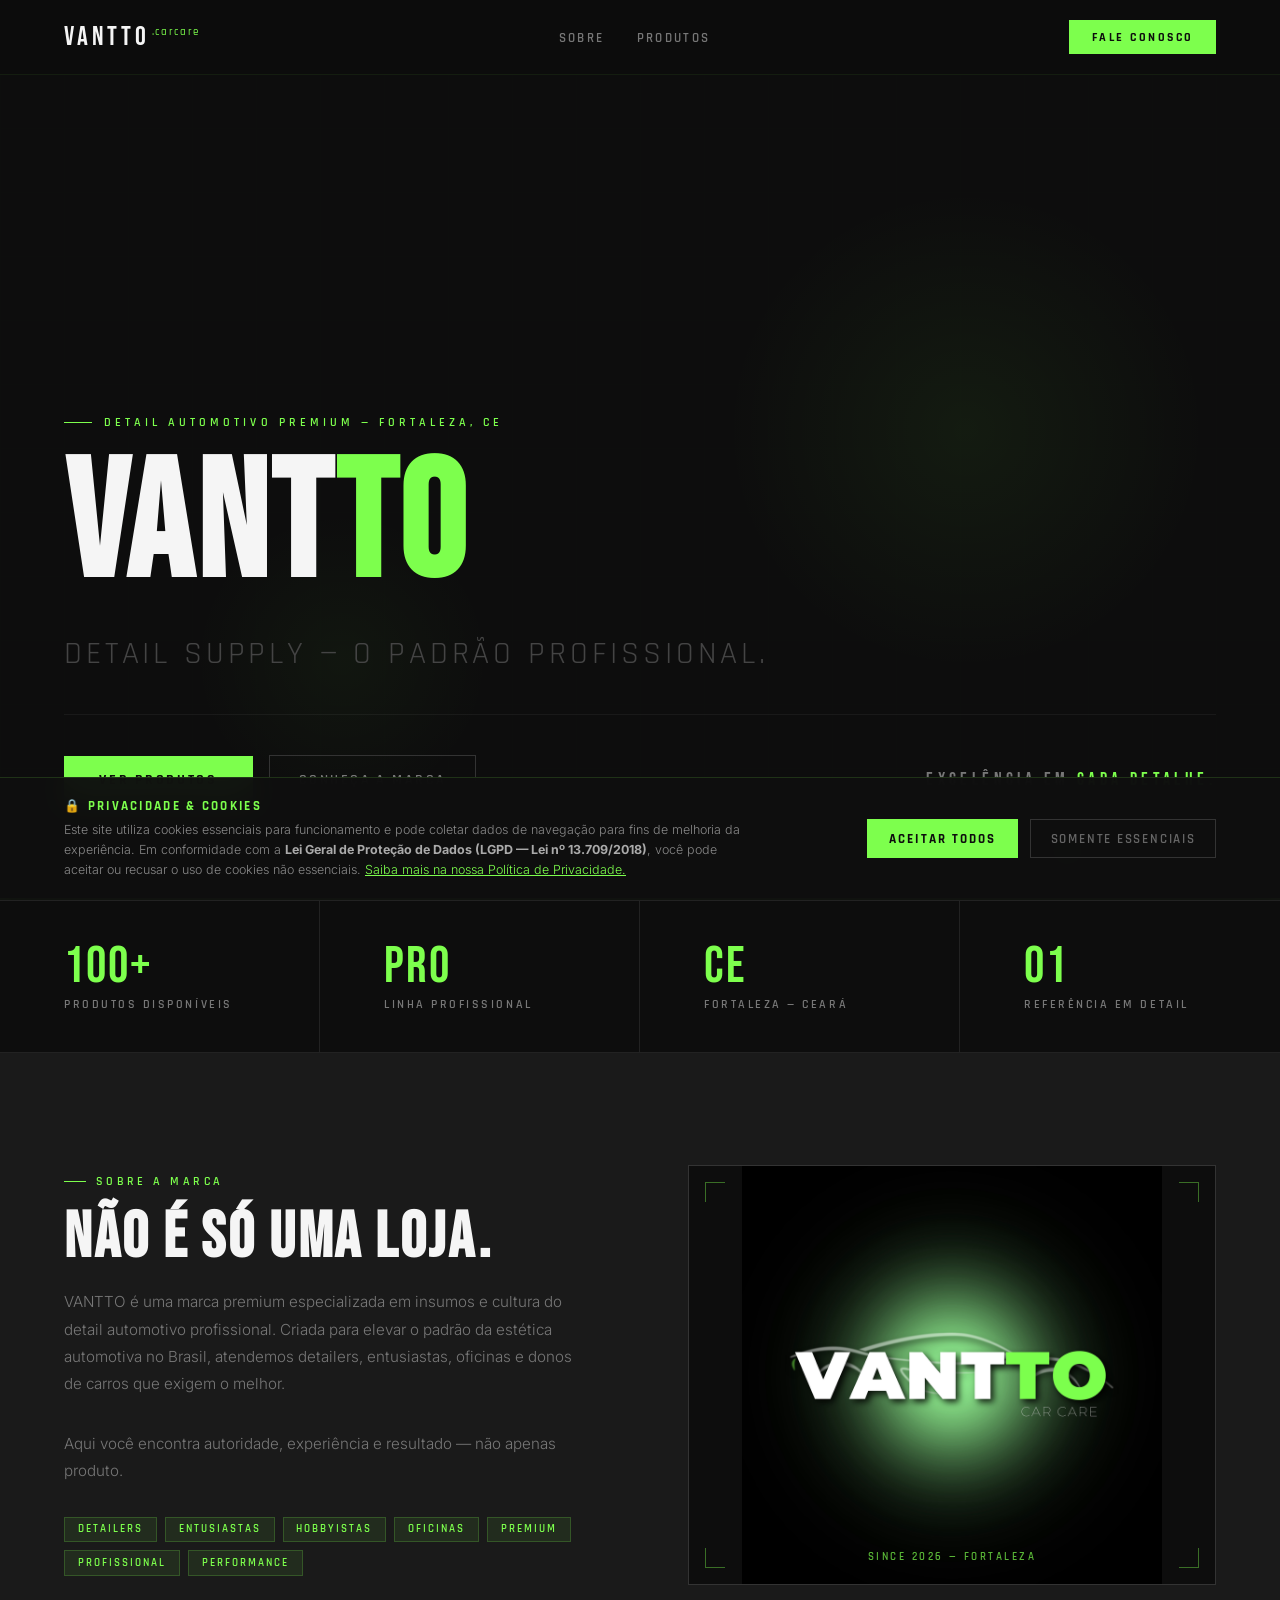
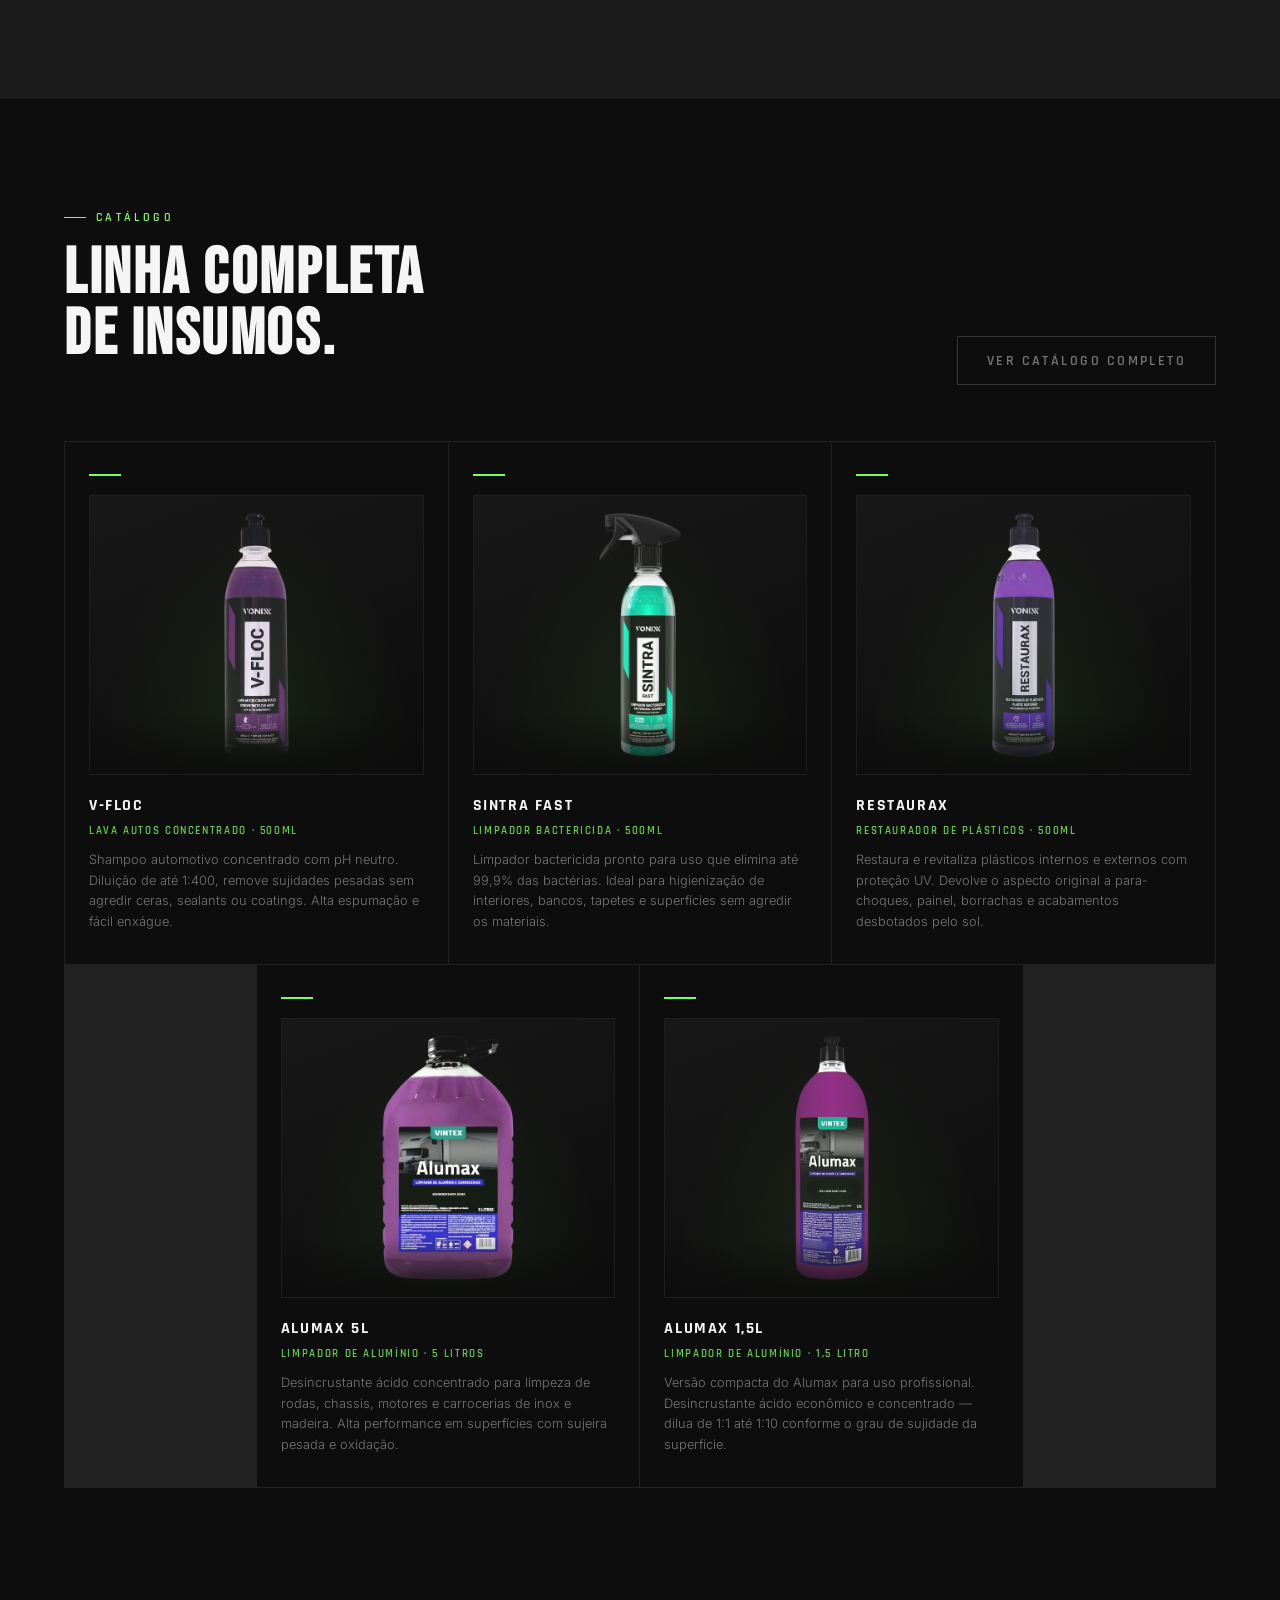
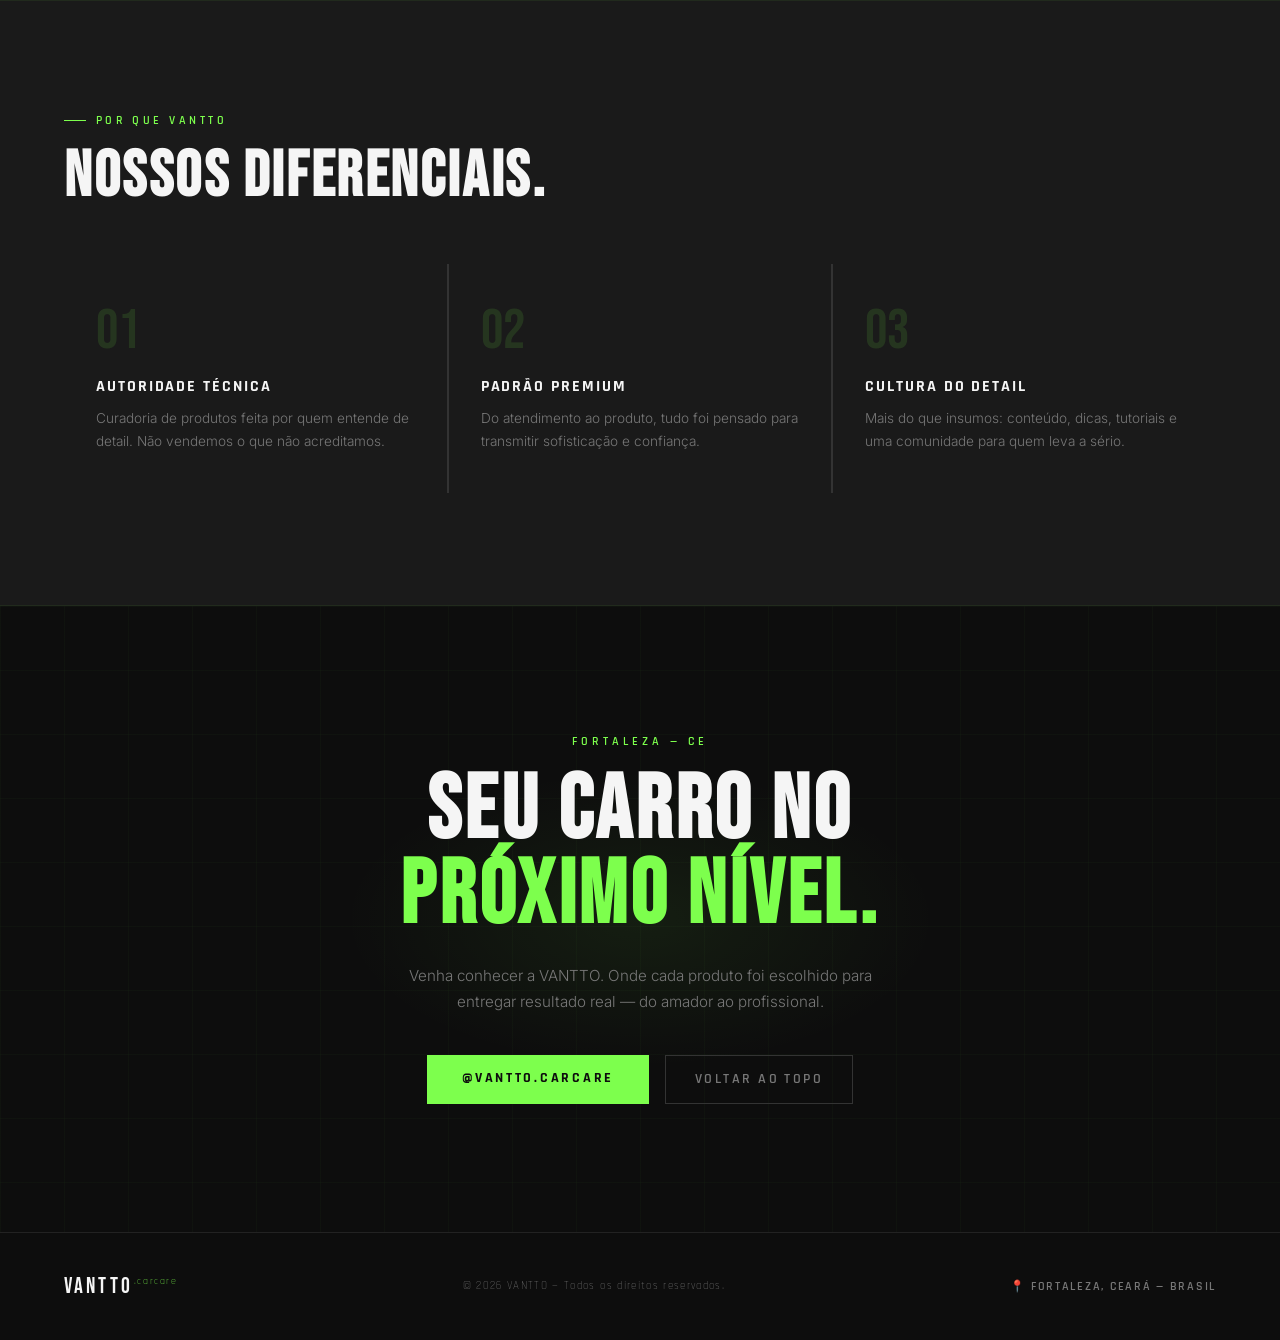
==== public/index.html @ f32079b6 "Replace hero-slide background image URL" ====
<!DOCTYPE html>
<html lang="pt-BR">
<head>
<meta charset="UTF-8">
<meta name="viewport" content="width=device-width, initial-scale=1.0">
<title>vantto.carcare — Excelência em cada detalhe.</title>
<link rel="preconnect" href="https://fonts.googleapis.com">
<link rel="preconnect" href="https://fonts.gstatic.com" crossorigin>
<link href="https://fonts.googleapis.com/css2?family=Bebas+Neue&family=Rajdhani:wght@400;500;600;700&family=Inter:wght@300;400;500&display=swap" rel="stylesheet">
<style>
*, *::before, *::after { box-sizing: border-box; margin: 0; padding: 0; }

:root {
  --black: #0D0D0D;
  --graphite: #1A1A1A;
  --graphite-mid: #222;
  --graphite-light: #333;
  --green: #7DFF4D;
  --green-dim: rgba(125,255,77,0.08);
  --green-border: rgba(125,255,77,0.2);
  --white: #F5F5F5;
  --gray: #777;
  --gray-mid: #444;
}

html { scroll-behavior: smooth; }

body {
  background: var(--black);
  color: var(--white);
  font-family: 'Inter', sans-serif;
  font-weight: 300;
  overflow-x: hidden;
}

::-webkit-scrollbar { width: 3px; }
::-webkit-scrollbar-track { background: var(--graphite); }
::-webkit-scrollbar-thumb { background: var(--green); }

/* ── NAV ── */
nav {
  position: fixed;
  top: 0; left: 0; right: 0;
  z-index: 100;
  display: flex;
  align-items: center;
  justify-content: space-between;
  padding: 1.25rem 5vw;
  background: rgba(13,13,13,0.9);
  backdrop-filter: blur(14px);
  border-bottom: 1px solid rgba(125,255,77,0.07);
}

.nav-logo {
  font-family: 'Bebas Neue', sans-serif;
  font-size: 1.7rem;
  letter-spacing: 0.14em;
  color: var(--white);
  text-decoration: none;
}
.nav-logo em { color: var(--green); font-style: normal; }
.nav-domain {
  font-family: 'Rajdhani', sans-serif;
  font-size: 0.7rem;
  font-weight: 500;
  letter-spacing: 0.15em;
  color: var(--green);
  margin-left: 0.15em;
  vertical-align: super;
}

.nav-links {
  display: flex;
  gap: 2rem;
  list-style: none;
}
.nav-links a {
  font-family: 'Rajdhani', sans-serif;
  font-size: 0.82rem;
  font-weight: 600;
  letter-spacing: 0.18em;
  text-transform: uppercase;
  color: var(--gray);
  text-decoration: none;
  transition: color 0.2s;
}
.nav-links a:hover { color: var(--green); }

.btn-nav {
  font-family: 'Rajdhani', sans-serif;
  font-size: 0.78rem;
  font-weight: 700;
  letter-spacing: 0.2em;
  text-transform: uppercase;
  color: var(--black);
  background: var(--green);
  border: none;
  padding: 0.55rem 1.4rem;
  cursor: pointer;
  text-decoration: none;
  transition: opacity 0.2s, transform 0.15s;
  display: inline-block;
}
.btn-nav:hover { opacity: 0.85; transform: translateY(-1px); }

/* ── HERO ── */
.hero {
  min-height: 100vh;
  display: flex;
  flex-direction: column;
  justify-content: flex-end;
  padding: 0 5vw 6rem;
  position: relative;
  overflow: hidden;
}

.hero-bg {
  position: absolute;
  inset: 0;
  background-image:
    linear-gradient(rgba(125,255,77,0.025) 1px, transparent 1px),
    linear-gradient(90deg, rgba(125,255,77,0.025) 1px, transparent 1px);
  background-size: 64px 64px;
}

.hero-glow {
  position: absolute;
  top: 20%;
  right: 5%;
  width: 500px;
  height: 500px;
  background: radial-gradient(circle, rgba(125,255,77,0.06) 0%, transparent 68%);
  pointer-events: none;
}

.hero-glow2 {
  position: absolute;
  bottom: 10%;
  left: 15%;
  width: 300px;
  height: 300px;
  background: radial-gradient(circle, rgba(125,255,77,0.04) 0%, transparent 70%);
  pointer-events: none;
}

.hero-tag {
  font-family: 'Rajdhani', sans-serif;
  font-size: 0.72rem;
  font-weight: 600;
  letter-spacing: 0.35em;
  text-transform: uppercase;
  color: var(--green);
  display: flex;
  align-items: center;
  gap: 0.75rem;
  margin-bottom: 1.5rem;
  position: relative;
  z-index: 1;
}
.hero-tag::before {
  content: '';
  width: 28px;
  height: 1px;
  background: var(--green);
  flex-shrink: 0;
}

.hero-headline {
  font-family: 'Bebas Neue', sans-serif;
  font-size: clamp(5.5rem, 13vw, 11rem);
  line-height: 0.88;
  letter-spacing: 0.02em;
  color: var(--white);
  position: relative;
  z-index: 1;
  margin-bottom: 0.2em;
}
.hero-headline .g { color: var(--green); }

.hero-sub {
  font-family: 'Rajdhani', sans-serif;
  font-size: clamp(1.2rem, 2.5vw, 2rem);
  font-weight: 400;
  letter-spacing: 0.12em;
  color: var(--gray-mid);
  position: relative;
  z-index: 1;
  margin-bottom: 2.5rem;
  text-transform: uppercase;
}

.hero-bottom {
  display: flex;
  align-items: center;
  justify-content: space-between;
  position: relative;
  z-index: 1;
  padding-top: 2.5rem;
  border-top: 1px solid rgba(255,255,255,0.05);
}

.hero-cta-group {
  display: flex;
  gap: 1rem;
  align-items: center;
}

.btn-primary {
  font-family: 'Rajdhani', sans-serif;
  font-size: 0.85rem;
  font-weight: 700;
  letter-spacing: 0.2em;
  text-transform: uppercase;
  color: var(--black);
  background: var(--green);
  border: none;
  padding: 0.9rem 2.2rem;
  cursor: pointer;
  text-decoration: none;
  display: inline-block;
  transition: opacity 0.2s, transform 0.15s;
}
.btn-primary:hover { opacity: 0.85; transform: translateY(-2px); }

.btn-ghost {
  font-family: 'Rajdhani', sans-serif;
  font-size: 0.85rem;
  font-weight: 600;
  letter-spacing: 0.18em;
  text-transform: uppercase;
  color: var(--gray);
  background: transparent;
  border: 1px solid var(--graphite-light);
  padding: 0.9rem 1.8rem;
  cursor: pointer;
  text-decoration: none;
  display: inline-block;
  transition: color 0.2s, border-color 0.2s;
}
.btn-ghost:hover { color: var(--green); border-color: var(--green-border); }

.hero-slogan {
  font-family: 'Bebas Neue', sans-serif;
  font-size: 1.1rem;
  letter-spacing: 0.25em;
  color: var(--gray);
}
.hero-slogan em { color: var(--green); font-style: normal; }

/* ── STATS BAR ── */
.stats-bar {
  display: grid;
  grid-template-columns: repeat(4, 1fr);
  border-top: 1px solid var(--graphite-mid);
  border-bottom: 1px solid var(--graphite-mid);
}
.stat-item {
  padding: 2.5rem 5vw;
  border-right: 1px solid var(--graphite-mid);
}
.stat-item:last-child { border-right: none; }
.stat-num {
  font-family: 'Bebas Neue', sans-serif;
  font-size: 3.2rem;
  letter-spacing: 0.04em;
  color: var(--green);
  line-height: 1;
  margin-bottom: 0.3rem;
}
.stat-label {
  font-family: 'Rajdhani', sans-serif;
  font-size: 0.72rem;
  font-weight: 600;
  letter-spacing: 0.22em;
  text-transform: uppercase;
  color: var(--gray);
}

/* ── SOBRE ── */
.sobre {
  padding: 7rem 5vw;
  display: grid;
  grid-template-columns: 1fr 1fr;
  gap: 6rem;
  align-items: center;
  background: var(--graphite);
  border-bottom: 1px solid rgba(125,255,77,0.07);
}

.section-tag {
  font-family: 'Rajdhani', sans-serif;
  font-size: 0.72rem;
  font-weight: 600;
  letter-spacing: 0.3em;
  text-transform: uppercase;
  color: var(--green);
  display: flex;
  align-items: center;
  gap: 0.6rem;
  margin-bottom: 1.2rem;
}
.section-tag::before {
  content: '';
  width: 22px;
  height: 1px;
  background: var(--green);
  flex-shrink: 0;
}

.section-title {
  font-family: 'Bebas Neue', sans-serif;
  font-size: clamp(2.5rem, 5vw, 4.2rem);
  letter-spacing: 0.04em;
  line-height: 0.95;
  color: var(--white);
  margin-bottom: 1.2rem;
}

.section-body {
  font-size: 0.95rem;
  line-height: 1.8;
  color: var(--gray);
  margin-bottom: 2rem;
}

.badges {
  display: flex;
  flex-wrap: wrap;
  gap: 0.5rem;
}
.badge {
  font-family: 'Rajdhani', sans-serif;
  font-size: 0.7rem;
  font-weight: 600;
  letter-spacing: 0.18em;
  text-transform: uppercase;
  color: var(--green);
  border: 1px solid var(--green-border);
  padding: 0.3rem 0.8rem;
  background: var(--green-dim);
}

.sobre-visual {
  position: relative;
  height: 420px;
  border: 1px solid var(--graphite-light);
  display: flex;
  align-items: center;
  justify-content: center;
  overflow: hidden;
  background: var(--black);
}

.sobre-logo {
  width: 85%;
  max-width: 420px;
  object-fit: contain;
  position: relative;
  z-index: 1;
  display: block;
}

.sobre-since {
  position: absolute;
  bottom: 1.25rem;
  left: 50%;
  transform: translateX(-50%);
  font-family: 'Rajdhani', sans-serif;
  font-size: 0.7rem;
  font-weight: 600;
  letter-spacing: 0.22em;
  text-transform: uppercase;
  color: var(--green);
  opacity: 0.7;
  white-space: nowrap;
  z-index: 2;
}

.sobre-bg-letter {
  color: rgba(125,255,77,0.03);
  line-height: 1;
  user-select: none;
  pointer-events: none;
  position: absolute;
}

.sobre-center {
  position: relative;
  z-index: 1;
  text-align: center;
}
.sobre-center-title {
  font-family: 'Bebas Neue', sans-serif;
  font-size: 1.6rem;
  letter-spacing: 0.25em;
  color: var(--white);
  margin-bottom: 0.5rem;
}
.sobre-center-sub {
  font-family: 'Rajdhani', sans-serif;
  font-size: 0.8rem;
  font-weight: 500;
  letter-spacing: 0.25em;
  text-transform: uppercase;
  color: var(--green);
}

.sobre-corner {
  position: absolute;
  width: 20px;
  height: 20px;
  border-color: var(--green);
  border-style: solid;
  opacity: 0.4;
}
.sobre-corner.tl { top: 16px; left: 16px; border-width: 1px 0 0 1px; }
.sobre-corner.tr { top: 16px; right: 16px; border-width: 1px 1px 0 0; }
.sobre-corner.bl { bottom: 16px; left: 16px; border-width: 0 0 1px 1px; }
.sobre-corner.br { bottom: 16px; right: 16px; border-width: 0 1px 1px 0; }

/* ── PRODUTOS ── */
.produtos {
  padding: 7rem 5vw;
}

.produtos-header {
  display: flex;
  align-items: flex-end;
  justify-content: space-between;
  margin-bottom: 3.5rem;
  flex-wrap: wrap;
  gap: 1.5rem;
}

.produtos-grid {
  display: grid;
  grid-template-columns: repeat(6, 1fr);
  gap: 1px;
  background: var(--graphite-mid);
  border: 1px solid var(--graphite-mid);
}
.produtos-grid .produto-card {
  grid-column: span 2;
}
.produtos-grid .card-4 {
  grid-column: 2 / span 2;
}
.produtos-grid .card-5 {
  grid-column: 4 / span 2;
}

.produto-card {
  background: var(--black);
  padding: 2rem 1.5rem;
  transition: background 0.25s;
  cursor: default;
  position: relative;
  overflow: hidden;
}
.produto-card:hover { background: var(--graphite); }
.produto-card::after {
  content: '';
  position: absolute;
  bottom: 0; left: 0; right: 0;
  height: 1px;
  background: var(--green);
  transform: scaleX(0);
  transform-origin: left;
  transition: transform 0.3s;
}
.produto-card:hover::after { transform: scaleX(1); }

.produto-line {
  width: 32px;
  height: 2px;
  background: var(--green);
  margin-bottom: 1.2rem;
}
.produto-tag {
  font-family: 'Rajdhani', sans-serif;
  font-size: 0.68rem;
  font-weight: 600;
  letter-spacing: 0.15em;
  text-transform: uppercase;
  color: var(--green);
  margin-bottom: 0.75rem;
  opacity: 0.8;
}
.produto-name {
  font-family: 'Rajdhani', sans-serif;
  font-size: 1rem;
  font-weight: 700;
  letter-spacing: 0.1em;
  text-transform: uppercase;
  color: var(--white);
  margin-bottom: 0.5rem;
}
.produto-desc {
  font-size: 0.8rem;
  line-height: 1.6;
  color: var(--gray);
}

/* ── DIFERENCIAIS ── */
.diferenciais {
  padding: 7rem 5vw;
  background: var(--graphite);
  border-top: 1px solid rgba(125,255,77,0.07);
  border-bottom: 1px solid rgba(125,255,77,0.07);
}

.dif-grid {
  display: grid;
  grid-template-columns: repeat(3, 1fr);
  gap: 2px;
  background: var(--graphite-light);
  margin-top: 3.5rem;
}
.dif-card {
  background: var(--graphite);
  padding: 2.5rem 2rem;
}
.dif-num {
  font-family: 'Bebas Neue', sans-serif;
  font-size: 3.5rem;
  color: rgba(125,255,77,0.12);
  line-height: 1;
  margin-bottom: 1rem;
}
.dif-title {
  font-family: 'Rajdhani', sans-serif;
  font-size: 1rem;
  font-weight: 700;
  letter-spacing: 0.12em;
  text-transform: uppercase;
  color: var(--white);
  margin-bottom: 0.6rem;
}
.dif-body {
  font-size: 0.85rem;
  line-height: 1.7;
  color: var(--gray);
}

/* ── IDENTIDADE / CONCEITO VISUAL ── */
.conceito {
  padding: 7rem 5vw;
  display: grid;
  grid-template-columns: 1fr 1.2fr;
  gap: 5rem;
  align-items: center;
}

.cores-grid {
  display: grid;
  grid-template-columns: repeat(2, 1fr);
  gap: 1px;
  background: var(--graphite-mid);
  margin-top: 2rem;
}
.cor-card {
  padding: 1.5rem;
  display: flex;
  flex-direction: column;
  gap: 0.5rem;
}
.cor-swatch {
  width: 36px;
  height: 36px;
  border: 1px solid var(--graphite-light);
  margin-bottom: 0.25rem;
}
.cor-name {
  font-family: 'Rajdhani', sans-serif;
  font-size: 0.82rem;
  font-weight: 700;
  letter-spacing: 0.12em;
  text-transform: uppercase;
  color: var(--white);
}
.cor-hex {
  font-family: 'Inter', monospace;
  font-size: 0.72rem;
  color: var(--gray);
  letter-spacing: 0.05em;
}
.cor-desc {
  font-size: 0.72rem;
  color: var(--gray);
  letter-spacing: 0.05em;
}

.conceito-right {
  position: relative;
}
.slogan-block {
  border: 1px solid var(--graphite-light);
  padding: 3rem;
  position: relative;
  background: var(--graphite);
  margin-bottom: 1.5rem;
}
.slogan-label {
  font-family: 'Rajdhani', sans-serif;
  font-size: 0.68rem;
  font-weight: 600;
  letter-spacing: 0.3em;
  text-transform: uppercase;
  color: var(--green);
  margin-bottom: 1.25rem;
}
.slogan-text {
  font-family: 'Bebas Neue', sans-serif;
  font-size: 2.4rem;
  letter-spacing: 0.06em;
  color: var(--white);
  line-height: 1.1;
}
.slogan-corner {
  position: absolute;
  bottom: -1px;
  right: -1px;
  width: 40px;
  height: 40px;
  background: var(--green);
}

.arquetipo-grid {
  display: grid;
  grid-template-columns: 1fr 1fr;
  gap: 1px;
  background: var(--graphite-mid);
}
.arq-card {
  background: var(--black);
  padding: 1.5rem;
}
.arq-role {
  font-family: 'Rajdhani', sans-serif;
  font-size: 0.65rem;
  font-weight: 600;
  letter-spacing: 0.25em;
  text-transform: uppercase;
  color: var(--green);
  margin-bottom: 0.4rem;
}
.arq-name {
  font-family: 'Bebas Neue', sans-serif;
  font-size: 1.4rem;
  letter-spacing: 0.08em;
  color: var(--white);
  margin-bottom: 0.5rem;
}
.arq-tags {
  font-size: 0.78rem;
  color: var(--gray);
  line-height: 1.6;
}

/* ── EXPANSÃO ── */
.expansao {
  padding: 7rem 5vw;
  background: var(--graphite);
  border-top: 1px solid rgba(125,255,77,0.07);
}

.exp-grid {
  display: grid;
  grid-template-columns: repeat(4, 1fr);
  gap: 1px;
  background: var(--graphite-mid);
  margin-top: 3rem;
}
.exp-card {
  background: var(--graphite);
  padding: 2rem 1.5rem;
  border-bottom: 2px solid transparent;
  transition: border-color 0.25s, background 0.25s;
}
.exp-card:hover {
  background: var(--black);
  border-bottom-color: var(--green);
}
.exp-brand {
  font-family: 'Bebas Neue', sans-serif;
  font-size: 1.5rem;
  letter-spacing: 0.08em;
  color: var(--white);
  margin-bottom: 0.4rem;
}
.exp-brand span { color: var(--green); }
.exp-desc {
  font-size: 0.78rem;
  line-height: 1.6;
  color: var(--gray);
}

/* ── CTA FINAL ── */
.cta-final {
  padding: 8rem 5vw;
  text-align: center;
  position: relative;
  overflow: hidden;
}
.cta-final::before {
  content: '';
  position: absolute;
  inset: 0;
  background-image:
    linear-gradient(rgba(125,255,77,0.025) 1px, transparent 1px),
    linear-gradient(90deg, rgba(125,255,77,0.025) 1px, transparent 1px);
  background-size: 64px 64px;
}
.cta-final-glow {
  position: absolute;
  top: 50%;
  left: 50%;
  transform: translate(-50%, -50%);
  width: 600px;
  height: 300px;
  background: radial-gradient(ellipse, rgba(125,255,77,0.07) 0%, transparent 70%);
  pointer-events: none;
}
.cta-label {
  font-family: 'Rajdhani', sans-serif;
  font-size: 0.72rem;
  font-weight: 600;
  letter-spacing: 0.35em;
  text-transform: uppercase;
  color: var(--green);
  margin-bottom: 1.25rem;
  position: relative;
  z-index: 1;
}
.cta-title {
  font-family: 'Bebas Neue', sans-serif;
  font-size: clamp(3rem, 7vw, 6.5rem);
  letter-spacing: 0.04em;
  line-height: 0.95;
  color: var(--white);
  margin-bottom: 1.5rem;
  position: relative;
  z-index: 1;
}
.cta-title em { color: var(--green); font-style: normal; }
.cta-body {
  font-size: 0.95rem;
  color: var(--gray);
  line-height: 1.7;
  max-width: 480px;
  margin: 0 auto 2.5rem;
  position: relative;
  z-index: 1;
}
.cta-actions {
  display: flex;
  gap: 1rem;
  justify-content: center;
  position: relative;
  z-index: 1;
}

/* ── FOOTER ── */
footer {
  border-top: 1px solid var(--graphite-mid);
  padding: 2.5rem 5vw;
  display: flex;
  align-items: center;
  justify-content: space-between;
}
.footer-logo {
  font-family: 'Bebas Neue', sans-serif;
  font-size: 1.4rem;
  letter-spacing: 0.14em;
  color: var(--white);
}
.footer-logo em { color: var(--green); font-style: normal; }
.footer-domain {
  font-family: 'Rajdhani', sans-serif;
  font-size: 0.65rem;
  letter-spacing: 0.15em;
  color: var(--green);
  margin-left: 0.1em;
  vertical-align: super;
}
.footer-copy {
  font-family: 'Rajdhani', sans-serif;
  font-size: 0.7rem;
  letter-spacing: 0.12em;
  color: var(--gray);
}
.footer-location {
  font-family: 'Rajdhani', sans-serif;
  font-size: 0.72rem;
  font-weight: 600;
  letter-spacing: 0.15em;
  text-transform: uppercase;
  color: var(--gray);
}
.footer-location em { color: var(--green); font-style: normal; }

/* ── ANIMATIONS ── */
@keyframes fadeUp {
  from { opacity: 0; transform: translateY(24px); }
  to { opacity: 1; transform: translateY(0); }
}
.fade-up {
  opacity: 0;
  animation: fadeUp 0.7s ease forwards;
}
.delay-1 { animation-delay: 0.15s; }
.delay-2 { animation-delay: 0.3s; }
.delay-3 { animation-delay: 0.45s; }
.delay-4 { animation-delay: 0.6s; }

/* ── HAMBURGER MENU ── */
.hamburger {
  display: none;
  flex-direction: column;
  gap: 5px;
  cursor: pointer;
  padding: 4px;
  background: none;
  border: none;
}
.hamburger span {
  display: block;
  width: 24px;
  height: 2px;
  background: var(--white);
  transition: all 0.3s;
}
.hamburger.open span:nth-child(1) { transform: translateY(7px) rotate(45deg); }
.hamburger.open span:nth-child(2) { opacity: 0; }
.hamburger.open span:nth-child(3) { transform: translateY(-7px) rotate(-45deg); }

.mobile-menu {
  display: none;
  position: fixed;
  top: 60px;
  left: 0; right: 0;
  background: rgba(13,13,13,0.97);
  backdrop-filter: blur(16px);
  border-bottom: 1px solid rgba(125,255,77,0.1);
  z-index: 99;
  padding: 1.5rem 5vw 2rem;
  flex-direction: column;
  gap: 0;
}
.mobile-menu.open { display: flex; }
.mobile-menu a {
  font-family: 'Rajdhani', sans-serif;
  font-size: 1.1rem;
  font-weight: 600;
  letter-spacing: 0.2em;
  text-transform: uppercase;
  color: var(--gray);
  text-decoration: none;
  padding: 1rem 0;
  border-bottom: 1px solid rgba(255,255,255,0.05);
  transition: color 0.2s;
}
.mobile-menu a:hover { color: var(--green); }

/* ── TABLET (max 900px) ── */
@media (max-width: 900px) {
  nav { padding: 1rem 5vw; }
  .nav-links { display: none; }
  .hamburger { display: flex; }

  .hero { padding: 0 5vw 4rem; }
  .hero-bottom { flex-direction: column; align-items: flex-start; gap: 1.5rem; }
  .hero-slogan { font-size: 0.9rem; }

  .stats-bar { grid-template-columns: repeat(2, 1fr); }
  .stat-item:nth-child(2) { border-right: none; }

  .sobre { grid-template-columns: 1fr; gap: 2.5rem; padding: 4rem 5vw; }
  .sobre-visual { height: 260px; order: -1; }

  .produtos { padding: 4rem 5vw; }
  .produtos-header { flex-direction: column; align-items: flex-start; }
  /* Tablet: 2 colunas normais, sem o truque de 6 colunas */
  .produtos-grid {
    grid-template-columns: repeat(2, 1fr);
  }
  .produtos-grid .produto-card { grid-column: span 1; }
  .produtos-grid .card-4 { grid-column: span 1; }
  .produtos-grid .card-5 { grid-column: span 1; }

  .diferenciais { padding: 4rem 5vw; }
  .dif-grid { grid-template-columns: 1fr; }

  .cta-final { padding: 5rem 5vw; }
  .cta-actions { flex-direction: column; align-items: center; }
  .btn-primary, .btn-ghost { width: 100%; max-width: 320px; text-align: center; }

  footer { flex-direction: column; gap: 1rem; text-align: center; padding: 2rem 5vw; }
}

/* ── MOBILE (max 600px) ── */
@media (max-width: 600px) {
  nav { padding: 0.9rem 5vw; position: fixed; }
  .btn-nav { display: none; }

  .hero { padding: 0 5vw 3rem; min-height: 100svh; }
  .hero-tag { font-size: 0.6rem; letter-spacing: 0.22em; }
  .hero-headline { font-size: clamp(3.8rem, 17vw, 5.5rem); }
  .hero-sub { font-size: 0.95rem; letter-spacing: 0.08em; }
  .hero-cta-group { flex-direction: column; width: 100%; }
  .btn-primary, .btn-ghost { width: 100%; text-align: center; padding: 0.85rem 1.5rem; }
  .hero-slogan { display: none; }
  .hero-bottom { padding-top: 1.5rem; gap: 1.25rem; }

  .stats-bar { grid-template-columns: repeat(2, 1fr); }
  .stat-item { padding: 1.25rem 1rem; border-right: 1px solid var(--graphite-mid); }
  .stat-item:nth-child(2),
  .stat-item:nth-child(4) { border-right: none; }
  .stat-num { font-size: 2.2rem; }
  .stat-label { font-size: 0.62rem; letter-spacing: 0.14em; }

  .sobre { padding: 3rem 5vw; gap: 2rem; flex-direction: column; }
  .sobre-visual { height: 200px; }
  .sobre-logo { width: 90%; }
  .badges { gap: 0.4rem; }
  .badge { font-size: 0.62rem; padding: 0.25rem 0.55rem; }
  .section-title { font-size: clamp(2rem, 8vw, 3rem); }
  .section-body { font-size: 0.88rem; }

  .produtos { padding: 3rem 5vw; }
  .produtos-grid { grid-template-columns: 1fr; }
  .produtos-grid .produto-card { grid-column: span 1 !important; }
  .produtos-grid .card-4 { grid-column: span 1 !important; }
  .produtos-grid .card-5 { grid-column: span 1 !important; }
  .produto-card { padding: 0; }
  .produto-card > .produto-name,
  .produto-card > .produto-tag,
  .produto-card > .produto-desc { padding-left: 1.25rem; padding-right: 1.25rem; }
  .produto-card > .produto-name { padding-top: 1rem; }
  .produto-card > .produto-desc { padding-bottom: 1.25rem; }
  .produto-img-wrap { height: 220px; }

  .diferenciais { padding: 3rem 5vw; }
  .dif-card { padding: 1.75rem 1.25rem; }
  .dif-num { font-size: 2.2rem; }
  .dif-title { font-size: 0.9rem; }
  .dif-body { font-size: 0.82rem; }

  .cta-final { padding: 3.5rem 5vw; }
  .cta-title { font-size: clamp(2.2rem, 9vw, 3.5rem); }
  .cta-body { font-size: 0.88rem; }
  .cta-actions { gap: 0.75rem; }

  footer { padding: 1.5rem 5vw; gap: 0.6rem; }
  .footer-logo { font-size: 1.1rem; }
  .footer-copy { font-size: 0.62rem; }
  .footer-location { font-size: 0.65rem; }
}

.produto-img-wrap {
  position: relative;
  width: 100%;
  height: 280px;
  margin-bottom: 1.25rem;
  overflow: hidden;
  background: linear-gradient(160deg, #181818 0%, #111 60%, #0D0D0D 100%);
  border: 1px solid #1e1e1e;
  display: flex;
  align-items: center;
  justify-content: center;
}
.produto-img-wrap::after {
  content: '';
  position: absolute;
  bottom: 0; left: 0; right: 0;
  height: 60px;
  background: linear-gradient(0deg, #0D0D0D 0%, transparent 100%);
  pointer-events: none;
  z-index: 2;
}
.produto-img-wrap::before {
  content: '';
  position: absolute;
  inset: 0;
  background: radial-gradient(ellipse at 50% 90%, rgba(125,255,77,0.08) 0%, transparent 65%);
  pointer-events: none;
  z-index: 0;
}
.produto-img {
  height: 90%;
  width: auto;
  max-width: 100%;
  object-fit: contain;
  display: block;
  position: relative;
  z-index: 1;
  mix-blend-mode: screen;
  transition: transform 0.4s ease;
}
.produto-card:hover .produto-img {
  transform: translateY(-5px) scale(1.03);
}

/* ── MODAL PRODUTO ── */
.produto-modal-overlay {
  position: fixed;
  inset: 0;
  z-index: 1000;
  background: rgba(0,0,0,0.88);
  backdrop-filter: blur(10px);
  display: none;
  align-items: center;
  justify-content: center;
  padding: 1.5rem;
}
.produto-modal-overlay.open { display: flex; }
.produto-modal {
  background: #111;
  border: 1px solid #2a2a2a;
  border-top: 2px solid var(--green);
  max-width: 860px;
  width: 100%;
  max-height: 90vh;
  overflow-y: auto;
  position: relative;
}
.produto-modal::-webkit-scrollbar { width: 3px; }
.produto-modal::-webkit-scrollbar-thumb { background: var(--green); }
.modal-close {
  position: absolute;
  top: 1rem; right: 1rem;
  background: none;
  border: none;
  color: #555;
  font-size: 1.1rem;
  cursor: pointer;
  z-index: 2;
  padding: 0.25rem 0.5rem;
  transition: color 0.2s;
}
.modal-close:hover { color: var(--white); }
.modal-inner {
  display: grid;
  grid-template-columns: 1fr 1.2fr;
}
.modal-img-wrap {
  background: linear-gradient(160deg, #181818, #0e0e0e);
  display: flex;
  align-items: center;
  justify-content: center;
  min-height: 400px;
  padding: 2rem;
  border-right: 1px solid #1e1e1e;
}
.modal-img {
  max-height: 380px;
  width: auto;
  object-fit: contain;
  mix-blend-mode: screen;
}
.modal-info {
  padding: 2.5rem 2rem 2rem;
  display: flex;
  flex-direction: column;
  gap: 1rem;
}
.modal-tag {
  font-family: 'Rajdhani', sans-serif;
  font-size: 0.68rem;
  font-weight: 600;
  letter-spacing: 0.28em;
  text-transform: uppercase;
  color: var(--green);
}
.modal-title {
  font-family: 'Bebas Neue', sans-serif;
  font-size: 2.8rem;
  letter-spacing: 0.06em;
  color: var(--white);
  line-height: 1;
}
.modal-desc {
  font-size: 0.85rem;
  color: #888;
  line-height: 1.7;
}
.modal-specs {
  display: grid;
  grid-template-columns: 1fr 1fr;
  gap: 1px;
  background: #1e1e1e;
  border: 1px solid #1e1e1e;
}
.modal-spec {
  background: #111;
  padding: 0.75rem 1rem;
  display: flex;
  flex-direction: column;
  gap: 0.2rem;
}
.spec-label {
  font-family: 'Rajdhani', sans-serif;
  font-size: 0.62rem;
  font-weight: 600;
  letter-spacing: 0.2em;
  text-transform: uppercase;
  color: #444;
}
.spec-val {
  font-family: 'Rajdhani', sans-serif;
  font-size: 0.85rem;
  font-weight: 600;
  color: var(--white);
}
.modal-beneficios { }
.modal-ben-title {
  font-family: 'Rajdhani', sans-serif;
  font-size: 0.68rem;
  font-weight: 700;
  letter-spacing: 0.22em;
  text-transform: uppercase;
  color: #444;
  margin-bottom: 0.6rem;
}
.modal-beneficios ul {
  list-style: none;
  padding: 0;
  display: flex;
  flex-direction: column;
  gap: 0.35rem;
}
.modal-beneficios li {
  font-size: 0.82rem;
  color: #888;
  padding-left: 1rem;
  position: relative;
}
.modal-beneficios li::before {
  content: '—';
  color: var(--green);
  position: absolute;
  left: 0;
  font-size: 0.7rem;
}
.modal-cta {
  display: inline-block;
  font-family: 'Rajdhani', sans-serif;
  font-size: 0.82rem;
  font-weight: 700;
  letter-spacing: 0.18em;
  text-transform: uppercase;
  color: var(--black);
  background: var(--green);
  border: none;
  padding: 0.85rem 1.5rem;
  cursor: pointer;
  text-decoration: none;
  text-align: center;
  margin-top: auto;
  transition: opacity 0.2s;
}
.modal-cta:hover { opacity: 0.85; }

@media (max-width: 640px) {
  .modal-inner { grid-template-columns: 1fr; }
  .modal-img-wrap { min-height: 220px; border-right: none; border-bottom: 1px solid #1e1e1e; }
  .modal-img { max-height: 200px; }
  .modal-info { padding: 1.5rem; }
  .modal-title { font-size: 2rem; }
  .modal-specs { grid-template-columns: 1fr 1fr; }
}

/* ── LGPD BANNER ── */
.lgpd-banner {
  position: fixed;
  bottom: 0; left: 0; right: 0;
  z-index: 999;
  background: rgba(15,15,15,0.97);
  backdrop-filter: blur(16px);
  border-top: 1px solid rgba(125,255,77,0.15);
  padding: 1.25rem 5vw;
  transform: translateY(100%);
  transition: transform 0.4s ease;
}
.lgpd-banner.visible { transform: translateY(0); }
.lgpd-inner {
  display: flex;
  align-items: center;
  justify-content: space-between;
  gap: 2rem;
  max-width: 1400px;
  margin: 0 auto;
  flex-wrap: wrap;
}
.lgpd-title {
  font-family: 'Rajdhani', sans-serif;
  font-size: 0.8rem;
  font-weight: 700;
  letter-spacing: 0.18em;
  text-transform: uppercase;
  color: var(--green);
  display: block;
  margin-bottom: 0.4rem;
}
.lgpd-text p {
  font-size: 0.78rem;
  color: #888;
  line-height: 1.6;
  max-width: 680px;
}
.lgpd-text strong { color: #aaa; }
.lgpd-link {
  color: var(--green);
  text-decoration: underline;
  cursor: pointer;
}
.lgpd-actions {
  display: flex;
  gap: 0.75rem;
  flex-shrink: 0;
  flex-wrap: wrap;
}
.lgpd-btn-accept {
  font-family: 'Rajdhani', sans-serif;
  font-size: 0.8rem;
  font-weight: 700;
  letter-spacing: 0.16em;
  text-transform: uppercase;
  color: var(--black);
  background: var(--green);
  border: none;
  padding: 0.65rem 1.4rem;
  cursor: pointer;
  transition: opacity 0.2s;
}
.lgpd-btn-accept:hover { opacity: 0.85; }
.lgpd-btn-reject {
  font-family: 'Rajdhani', sans-serif;
  font-size: 0.8rem;
  font-weight: 600;
  letter-spacing: 0.14em;
  text-transform: uppercase;
  color: #666;
  background: transparent;
  border: 1px solid #333;
  padding: 0.65rem 1.2rem;
  cursor: pointer;
  transition: color 0.2s, border-color 0.2s;
}
.lgpd-btn-reject:hover { color: var(--white); border-color: #555; }

/* ── PRIVACY MODAL ── */
.privacy-overlay {
  position: fixed;
  inset: 0;
  z-index: 1000;
  background: rgba(0,0,0,0.85);
  backdrop-filter: blur(8px);
  display: none;
  align-items: center;
  justify-content: center;
  padding: 2rem;
}
.privacy-overlay.open { display: flex; }
.privacy-modal {
  background: #141414;
  border: 1px solid #2a2a2a;
  border-top: 2px solid var(--green);
  max-width: 720px;
  width: 100%;
  max-height: 85vh;
  overflow-y: auto;
  position: relative;
  padding: 2.5rem;
}
.privacy-modal::-webkit-scrollbar { width: 3px; }
.privacy-modal::-webkit-scrollbar-thumb { background: var(--green); }
.privacy-close {
  position: absolute;
  top: 1rem; right: 1rem;
  background: none;
  border: none;
  color: #555;
  font-size: 1.1rem;
  cursor: pointer;
  transition: color 0.2s;
  line-height: 1;
  padding: 0.25rem 0.5rem;
}
.privacy-close:hover { color: var(--white); }
.privacy-tag {
  font-family: 'Rajdhani', sans-serif;
  font-size: 0.68rem;
  font-weight: 600;
  letter-spacing: 0.28em;
  text-transform: uppercase;
  color: var(--green);
  margin-bottom: 0.75rem;
}
.privacy-title {
  font-family: 'Bebas Neue', sans-serif;
  font-size: 2.4rem;
  letter-spacing: 0.04em;
  color: var(--white);
  margin-bottom: 0.3rem;
}
.privacy-updated {
  font-size: 0.72rem;
  color: #555;
  margin-bottom: 2rem;
  letter-spacing: 0.06em;
}
.privacy-section {
  margin-bottom: 1.5rem;
  padding-bottom: 1.5rem;
  border-bottom: 1px solid #1e1e1e;
}
.privacy-section:last-child { border-bottom: none; margin-bottom: 0; }
.privacy-section h3 {
  font-family: 'Rajdhani', sans-serif;
  font-size: 0.85rem;
  font-weight: 700;
  letter-spacing: 0.15em;
  text-transform: uppercase;
  color: var(--white);
  margin-bottom: 0.6rem;
}
.privacy-section p {
  font-size: 0.82rem;
  color: #888;
  line-height: 1.7;
  margin-bottom: 0.5rem;
}
.privacy-section ul {
  list-style: none;
  padding: 0;
  margin: 0.5rem 0;
}
.privacy-section ul li {
  font-size: 0.82rem;
  color: #888;
  line-height: 1.7;
  padding-left: 1rem;
  position: relative;
}
.privacy-section ul li::before {
  content: '—';
  color: var(--green);
  position: absolute;
  left: 0;
  font-size: 0.7rem;
}
.privacy-section strong { color: #aaa; }

/* LGPD mobile */
@media (max-width: 600px) {
  .lgpd-inner { flex-direction: column; gap: 1rem; }
  .lgpd-actions { width: 100%; }
  .lgpd-btn-accept, .lgpd-btn-reject { flex: 1; text-align: center; }
  .privacy-modal { padding: 1.5rem; }
  .privacy-title { font-size: 1.8rem; }
}

/* ── HERO SLIDER ── */
.hero {
  position: relative;
  overflow: hidden;
}
.hero-slider {
  position: absolute;
  inset: 0;
  z-index: 0;
}
.hero-slide {
  position: absolute;
  inset: 0;
  background-size: cover;
  background-position: center;
  opacity: 0;
  transition: opacity 1.2s ease;
}
.hero-slide.active {
  opacity: 1;
}
.hero-slide::after {
  content: '';
  position: absolute;
  inset: 0;
  background: linear-gradient(
    to right,
    rgba(13,13,13,0.97) 0%,
    rgba(13,13,13,0.75) 55%,
    rgba(13,13,13,0.25) 100%
  );
}
/* Controles do slider */
.slider-controls {
  position: absolute;
  bottom: 2rem;
  right: 5vw;
  z-index: 10;
  display: flex;
  align-items: center;
  gap: 1rem;
}
.slider-dots {
  display: flex;
  gap: 0.5rem;
}
.slider-dot {
  width: 6px;
  height: 6px;
  background: rgba(255,255,255,0.25);
  border: none;
  cursor: pointer;
  padding: 0;
  transition: background 0.3s, width 0.3s;
  border-radius: 0;
}
.slider-dot.active {
  background: var(--green);
  width: 24px;
}
.slider-arrows {
  display: flex;
  gap: 0.5rem;
}
.slider-arrow {
  background: rgba(255,255,255,0.05);
  border: 1px solid rgba(255,255,255,0.1);
  color: var(--white);
  width: 36px;
  height: 36px;
  display: flex;
  align-items: center;
  justify-content: center;
  cursor: pointer;
  font-size: 1rem;
  transition: background 0.2s, border-color 0.2s;
  flex-shrink: 0;
}
.slider-arrow:hover {
  background: var(--green);
  border-color: var(--green);
  color: var(--black);
}
/* Progress bar */
.slider-progress {
  position: absolute;
  bottom: 0;
  left: 0;
  height: 2px;
  background: var(--green);
  width: 0%;
  z-index: 10;
  transition: width linear;
}
/* Credit */
.slider-credit {
  position: absolute;
  bottom: 2.25rem;
  left: 5vw;
  z-index: 10;
  font-family: 'Rajdhani', sans-serif;
  font-size: 0.6rem;
  letter-spacing: 0.15em;
  color: rgba(255,255,255,0.2);
  text-transform: uppercase;
}

</style>
</head>
<body>

<!-- NAV -->
<nav>
  <a href="#" class="nav-logo">VANTTO<span class="nav-domain">.carcare</span></a>
  <ul class="nav-links">
    <li><a href="#sobre">Sobre</a></li>
    <li><a href="#produtos">Produtos</a></li>
  </ul>
  <a href="https://www.instagram.com/vantto.carcare/" class="btn-nav" target="_blank">Fale Conosco</a>
  <button class="hamburger" id="hamburger" aria-label="Menu">
    <span></span><span></span><span></span>
  </button>
</nav>

<!-- MOBILE MENU -->
<div class="mobile-menu" id="mobileMenu">
  <a href="#sobre" onclick="closeMenu()">Sobre</a>
  <a href="#produtos" onclick="closeMenu()">Produtos</a>
  <a href="https://www.instagram.com/vantto.carcare/" target="_blank" onclick="closeMenu()">Fale Conosco</a>
</div>

<!-- HERO -->
<section class="hero" id="home">
  <div class="hero-slider">
  <div class="hero-slide  active" style="background-image:url('https://images.unsplash.com/photo-1750492960736-6ef3f76d6c95?q=80&w=1170&auto=format&fit=crop&ixlib=rb-4.1.0&ixid=M3wxMjA3fDB8MHxwaG90by1wYWdlfHx8fGVufDB8fHx8fA%3D%3D')"></div>
  <div class="hero-slide" style="background-image:url('https://images.unsplash.com/photo-1683647115932-b33455fe6a3e?q=80&w=1170&auto=format&fit=crop&ixlib=rb-4.1.0&ixid=M3wxMjA3fDB8MHxwaG90by1wYWdlfHx8fGVufDB8fHx8fA%3D%3D')"></div>
  <div class="hero-slide" style="background-image:url('https://images.unsplash.com/photo-1607860108855-64acf2078ed9?w=1600&q=80')"></div>
  <div class="hero-slide" style="background-image:url('https://images.unsplash.com/photo-1605164599894-ca98960d41b6?q=80&w=1170&auto=format&fit=crop&ixlib=rb-4.1.0&ixid=M3wxMjA3fDB8MHxwaG90by1wYWdlfHx8fGVufDB8fHx8fA%3D%3D')"></div>
  <div class="hero-slide" style="background-image:url('https://images.unsplash.com/photo-1605164599894-ca98960d41b6?q=80&w=1170&auto=format&fit=crop&ixlib=rb-4.1.0&ixid=M3wxMjA3fDB8MHxwaG90by1wYWdlfHx8fGVufDB8fHx8fA%3D%3D')"></div>
  </div>
  <div class="slider-progress" id="sliderProgress"></div>
  <div class="slider-credit" id="sliderCredit">Photo: Unsplash</div>
  <div class="slider-controls">
    <div class="slider-dots" id="sliderDots">
    <button class="slider-dot  active" data-index="0" aria-label="Slide 1"></button>
    <button class="slider-dot" data-index="1" aria-label="Slide 2"></button>
    <button class="slider-dot" data-index="2" aria-label="Slide 3"></button>
    <button class="slider-dot" data-index="3" aria-label="Slide 4"></button>
    </div>
    <div class="slider-arrows">
      <button class="slider-arrow" id="sliderPrev">&#8592;</button>
      <button class="slider-arrow" id="sliderNext">&#8594;</button>
    </div>
  </div>
  <div class="hero-bg" style="mix-blend-mode:overlay;opacity:0.3"></div>
  <div class="hero-glow"></div>
  <div class="hero-glow2"></div>

  <div class="hero-tag fade-up">Detail Automotivo Premium — Fortaleza, CE</div>

  <h1 class="hero-headline fade-up delay-1">
    VANT<span class="g">TO</span>
  </h1>

  <p class="hero-sub fade-up delay-2">Detail Supply — O padrão profissional.</p>

  <div class="hero-bottom fade-up delay-3">
    <div class="hero-cta-group">
      <a href="#produtos" class="btn-primary">Ver Produtos</a>
      <a href="#sobre" class="btn-ghost">Conheça a Marca</a>
    </div>
    <span class="hero-slogan">Excelência em <em>cada detalhe.</em></span>
  </div>
</section>

<!-- STATS BAR -->
<div class="stats-bar">
  <div class="stat-item">
    <div class="stat-num">100+</div>
    <div class="stat-label">Produtos disponíveis</div>
  </div>
  <div class="stat-item">
    <div class="stat-num">PRO</div>
    <div class="stat-label">Linha profissional</div>
  </div>
  <div class="stat-item">
    <div class="stat-num">CE</div>
    <div class="stat-label">Fortaleza — Ceará</div>
  </div>
  <div class="stat-item">
    <div class="stat-num">01</div>
    <div class="stat-label">Referência em detail</div>
  </div>
</div>

<!-- SOBRE -->
<section class="sobre" id="sobre">
  <div>
    <div class="section-tag">Sobre a Marca</div>
    <h2 class="section-title">Não é só uma loja.</h2>
    <p class="section-body">
      VANTTO é uma marca premium especializada em insumos e cultura do detail automotivo profissional.
      Criada para elevar o padrão da estética automotiva no Brasil, atendemos detailers, entusiastas,
      oficinas e donos de carros que exigem o melhor.
    </p>
    <p class="section-body">
      Aqui você encontra autoridade, experiência e resultado — não apenas produto.
    </p>
    <div class="badges">
      <span class="badge">Detailers</span>
      <span class="badge">Entusiastas</span>
      <span class="badge">Hobbyistas</span>
      <span class="badge">Oficinas</span>
      <span class="badge">Premium</span>
      <span class="badge">Profissional</span>
      <span class="badge">Performance</span>
    </div>
  </div>
  <div class="sobre-visual">
    <div class="sobre-corner tl"></div>
    <div class="sobre-corner tr"></div>
    <div class="sobre-corner bl"></div>
    <div class="sobre-corner br"></div>
    <img src="[data-uri]" alt="VANTTO Car Care Logo" class="sobre-logo">
    <div class="sobre-since">Since 2026 — Fortaleza</div>
  </div>
</section>

<!-- PRODUTOS -->
<section class="produtos" id="produtos">
  <div class="produtos-header">
    <div>
      <div class="section-tag">Catálogo</div>
      <h2 class="section-title">Linha completa<br>de insumos.</h2>
    </div>
    <a href="#contato" class="btn-ghost">Ver catálogo completo</a>
  </div>

      <div class="produtos-grid">
    <div class="produto-card" onclick="openModal('modal-0')" style="cursor:pointer">
      <div class="produto-line"></div>
      <div class="produto-img-wrap"><img class="produto-img" src="[data-uri]" alt="V-FLOC" loading="lazy"></div>
      <div class="produto-name">V-FLOC</div>
      <div class="produto-tag">Lava Autos Concentrado · 500ml</div>
      <div class="produto-desc">Shampoo automotivo concentrado com pH neutro. Diluição de até 1:400, remove sujidades pesadas sem agredir ceras, sealants ou coatings. Alta espumação e fácil enxágue.</div>
    </div>
    <div class="produto-card" onclick="openModal('modal-1')" style="cursor:pointer">
      <div class="produto-line"></div>
      <div class="produto-img-wrap"><img class="produto-img" src="[data-uri]" alt="SINTRA FAST" loading="lazy"></div>
      <div class="produto-name">SINTRA FAST</div>
      <div class="produto-tag">Limpador Bactericida · 500ml</div>
      <div class="produto-desc">Limpador bactericida pronto para uso que elimina até 99,9% das bactérias. Ideal para higienização de interiores, bancos, tapetes e superfícies sem agredir os materiais.</div>
    </div>
    <div class="produto-card" onclick="openModal('modal-2')" style="cursor:pointer">
      <div class="produto-line"></div>
      <div class="produto-img-wrap"><img class="produto-img" src="[data-uri]" alt="RESTAURAX" loading="lazy"></div>
      <div class="produto-name">RESTAURAX</div>
      <div class="produto-tag">Restaurador de Plásticos · 500ml</div>
      <div class="produto-desc">Restaura e revitaliza plásticos internos e externos com proteção UV. Devolve o aspecto original a para-choques, painel, borrachas e acabamentos desbotados pelo sol.</div>
    </div>
    <div class="produto-card card-4" onclick="openModal('modal-3')" style="cursor:pointer">
      <div class="produto-line"></div>
      <div class="produto-img-wrap"><img class="produto-img" src="[data-uri]" alt="ALUMAX 5L" loading="lazy"></div>
      <div class="produto-name">ALUMAX 5L</div>
      <div class="produto-tag">Limpador de Alumínio · 5 Litros</div>
      <div class="produto-desc">Desincrustante ácido concentrado para limpeza de rodas, chassis, motores e carrocerias de inox e madeira. Alta performance em superfícies com sujeira pesada e oxidação.</div>
    </div>
    <div class="produto-card card-5" onclick="openModal('modal-4')" style="cursor:pointer">
      <div class="produto-line"></div>
      <div class="produto-img-wrap"><img class="produto-img" src="[data-uri]" alt="ALUMAX 1,5L" loading="lazy"></div>
      <div class="produto-name">ALUMAX 1,5L</div>
      <div class="produto-tag">Limpador de Alumínio · 1,5 Litro</div>
      <div class="produto-desc">Versão compacta do Alumax para uso profissional. Desincrustante ácido econômico e concentrado — dilua de 1:1 até 1:10 conforme o grau de sujidade da superfície.</div>
    </div>
  </div>
</section>

<!-- DIFERENCIAIS -->
<section class="diferenciais">
  <div class="section-tag">Por que VANTTO</div>
  <h2 class="section-title">Nossos diferenciais.</h2>

  <div class="dif-grid">
    <div class="dif-card">
      <div class="dif-num">01</div>
      <div class="dif-title">Autoridade Técnica</div>
      <div class="dif-body">Curadoria de produtos feita por quem entende de detail. Não vendemos o que não acreditamos.</div>
    </div>
    <div class="dif-card">
      <div class="dif-num">02</div>
      <div class="dif-title">Padrão Premium</div>
      <div class="dif-body">Do atendimento ao produto, tudo foi pensado para transmitir sofisticação e confiança.</div>
    </div>
    <div class="dif-card">
      <div class="dif-num">03</div>
      <div class="dif-title">Cultura do Detail</div>
      <div class="dif-body">Mais do que insumos: conteúdo, dicas, tutoriais e uma comunidade para quem leva a sério.</div>
    </div>
  </div>
</section>

<!-- CTA FINAL -->
<section class="cta-final" id="contato">
  <div class="cta-final-glow"></div>
  <div class="cta-label">Fortaleza — CE</div>
  <h2 class="cta-title">Seu carro no<br><em>próximo nível.</em></h2>
  <p class="cta-body">
    Venha conhecer a VANTTO. Onde cada produto foi escolhido para entregar resultado real —
    do amador ao profissional.
  </p>
  <div class="cta-actions">
    <a href="https://www.instagram.com/vantto.carcare/" class="btn-primary" target="_blank">@vantto.carcare</a>
    <a href="#home" class="btn-ghost">Voltar ao topo</a>
  </div>
</section>

<!-- FOOTER -->
<footer>
  <div class="footer-logo">VANTTO<em class="footer-domain">.carcare</em></div>
  <div class="footer-copy">© 2026 VANTTO — Todos os direitos reservados.</div>
  <div class="footer-location"><em>📍</em> Fortaleza, Ceará — Brasil</div>
</footer>


<!-- MODAIS DE PRODUTO -->

<div class="produto-modal-overlay" id="modal-0" onclick="if(event.target===this)closeModal('modal-0')">
  <div class="produto-modal">
    <button class="modal-close" onclick="closeModal('modal-0')">✕</button>
    <div class="modal-inner">
      <div class="modal-img-wrap">
        <img src="[data-uri]" alt="V-FLOC" class="modal-img">
      </div>
      <div class="modal-info">
        <div class="modal-tag">Lava Autos Concentrado · 500ml</div>
        <h2 class="modal-title">V-FLOC</h2>
        <p class="modal-desc">Shampoo automotivo concentrado com pH neutro. Diluição de até 1:400, remove sujidades pesadas sem agredir ceras, sealants ou coatings. Alta espumação e fácil enxágue.</p>
        <div class="modal-specs">
          <div class="modal-spec"><span class="spec-label">Volume</span><span class="spec-val">500ml</span></div>
          <div class="modal-spec"><span class="spec-label">Diluição</span><span class="spec-val">Até 1:400 em água</span></div>
          <div class="modal-spec"><span class="spec-label">pH</span><span class="spec-val">Neutro</span></div>
          <div class="modal-spec"><span class="spec-label">Uso</span><span class="spec-val">Lavar a carroceria, rodas e painéis externos.</span></div>
        </div>
        <div class="modal-beneficios">
          <div class="modal-ben-title">Benefícios</div>
          <ul><li>Remove sujidade pesada</li><li>Não agride ceras e coatings</li><li>Alta espumação</li><li>Fácil enxágue</li><li>pH neutro seguro</li></ul>
        </div>
        <a href="https://www.instagram.com/vantto.carcare/" target="_blank" class="modal-cta">Consultar disponibilidade</a>
      </div>
    </div>
  </div>
</div>

<div class="produto-modal-overlay" id="modal-1" onclick="if(event.target===this)closeModal('modal-1')">
  <div class="produto-modal">
    <button class="modal-close" onclick="closeModal('modal-1')">✕</button>
    <div class="modal-inner">
      <div class="modal-img-wrap">
        <img src="[data-uri]" alt="SINTRA FAST" class="modal-img">
      </div>
      <div class="modal-info">
        <div class="modal-tag">Limpador Bactericida · 500ml</div>
        <h2 class="modal-title">SINTRA FAST</h2>
        <p class="modal-desc">Limpador bactericida pronto para uso que elimina até 99,9% das bactérias. Ideal para higienização de interiores, bancos, tapetes e superfícies sem agredir os materiais.</p>
        <div class="modal-specs">
          <div class="modal-spec"><span class="spec-label">Volume</span><span class="spec-val">500ml</span></div>
          <div class="modal-spec"><span class="spec-label">Diluição</span><span class="spec-val">Pronto para uso</span></div>
          <div class="modal-spec"><span class="spec-label">pH</span><span class="spec-val">Neutro</span></div>
          <div class="modal-spec"><span class="spec-label">Uso</span><span class="spec-val">Higienização de interiores, bancos, tapetes e superfícies plásticas.</span></div>
        </div>
        <div class="modal-beneficios">
          <div class="modal-ben-title">Benefícios</div>
          <ul><li>Elimina 99,9% das bactérias</li><li>Não agride materiais</li><li>Ação rápida</li><li>Sem necessidade de enxágue</li><li>Seguro para couro e tecido</li></ul>
        </div>
        <a href="https://www.instagram.com/vantto.carcare/" target="_blank" class="modal-cta">Consultar disponibilidade</a>
      </div>
    </div>
  </div>
</div>

<div class="produto-modal-overlay" id="modal-2" onclick="if(event.target===this)closeModal('modal-2')">
  <div class="produto-modal">
    <button class="modal-close" onclick="closeModal('modal-2')">✕</button>
    <div class="modal-inner">
      <div class="modal-img-wrap">
        <img src="[data-uri]" alt="RESTAURAX" class="modal-img">
      </div>
      <div class="modal-info">
        <div class="modal-tag">Restaurador de Plásticos · 500ml</div>
        <h2 class="modal-title">RESTAURAX</h2>
        <p class="modal-desc">Restaura e revitaliza plásticos internos e externos com proteção UV. Devolve o aspecto original a para-choques, painel, borrachas e acabamentos desbotados pelo sol.</p>
        <div class="modal-specs">
          <div class="modal-spec"><span class="spec-label">Volume</span><span class="spec-val">500ml</span></div>
          <div class="modal-spec"><span class="spec-label">Diluição</span><span class="spec-val">Pronto para uso</span></div>
          <div class="modal-spec"><span class="spec-label">pH</span><span class="spec-val">N/A</span></div>
          <div class="modal-spec"><span class="spec-label">Uso</span><span class="spec-val">Restauração de plásticos internos e externos.</span></div>
        </div>
        <div class="modal-beneficios">
          <div class="modal-ben-title">Benefícios</div>
          <ul><li>Restaura a cor original</li><li>Proteção UV</li><li>Uso interno e externo</li><li>Para-choques, painéis e borrachas</li><li>Acabamento acetinado premium</li></ul>
        </div>
        <a href="https://www.instagram.com/vantto.carcare/" target="_blank" class="modal-cta">Consultar disponibilidade</a>
      </div>
    </div>
  </div>
</div>

<div class="produto-modal-overlay" id="modal-3" onclick="if(event.target===this)closeModal('modal-3')">
  <div class="produto-modal">
    <button class="modal-close" onclick="closeModal('modal-3')">✕</button>
    <div class="modal-inner">
      <div class="modal-img-wrap">
        <img src="[data-uri]" alt="ALUMAX 5L" class="modal-img">
      </div>
      <div class="modal-info">
        <div class="modal-tag">Limpador de Alumínio · 5 Litros</div>
        <h2 class="modal-title">ALUMAX 5L</h2>
        <p class="modal-desc">Desincrustante ácido concentrado para limpeza de rodas, chassis, motores e carrocerias de inox e madeira. Alta performance em superfícies com sujeira pesada e oxidação.</p>
        <div class="modal-specs">
          <div class="modal-spec"><span class="spec-label">Volume</span><span class="spec-val">5 Litros</span></div>
          <div class="modal-spec"><span class="spec-label">Diluição</span><span class="spec-val">1:1 a 1:10 conforme sujidade</span></div>
          <div class="modal-spec"><span class="spec-label">pH</span><span class="spec-val">Ácido</span></div>
          <div class="modal-spec"><span class="spec-label">Uso</span><span class="spec-val">Limpeza de rodas, chassis, motores, inox e madeira.</span></div>
        </div>
        <div class="modal-beneficios">
          <div class="modal-ben-title">Benefícios</div>
          <ul><li>Desincrustante ácido potente</li><li>Remove oxidação pesada</li><li>Alta performance profissional</li><li>Econômico e concentrado</li><li>Resultados imediatos</li></ul>
        </div>
        <a href="https://www.instagram.com/vantto.carcare/" target="_blank" class="modal-cta">Consultar disponibilidade</a>
      </div>
    </div>
  </div>
</div>

<div class="produto-modal-overlay" id="modal-4" onclick="if(event.target===this)closeModal('modal-4')">
  <div class="produto-modal">
    <button class="modal-close" onclick="closeModal('modal-4')">✕</button>
    <div class="modal-inner">
      <div class="modal-img-wrap">
        <img src="[data-uri]" alt="ALUMAX 1,5L" class="modal-img">
      </div>
      <div class="modal-info">
        <div class="modal-tag">Limpador de Alumínio · 1,5 Litro</div>
        <h2 class="modal-title">ALUMAX 1,5L</h2>
        <p class="modal-desc">Versão compacta do Alumax para uso profissional. Desincrustante ácido econômico e concentrado — dilua de 1:1 até 1:10 conforme o grau de sujidade da superfície.</p>
        <div class="modal-specs">
          <div class="modal-spec"><span class="spec-label">Volume</span><span class="spec-val">1,5 Litro</span></div>
          <div class="modal-spec"><span class="spec-label">Diluição</span><span class="spec-val">1:1 a 1:10 conforme sujidade</span></div>
          <div class="modal-spec"><span class="spec-label">pH</span><span class="spec-val">Ácido</span></div>
          <div class="modal-spec"><span class="spec-label">Uso</span><span class="spec-val">Limpeza de rodas, chassis e superfícies de alumínio.</span></div>
        </div>
        <div class="modal-beneficios">
          <div class="modal-ben-title">Benefícios</div>
          <ul><li>Versão compacta profissional</li><li>Desincrustante ácido concentrado</li><li>Remove oxidação pesada</li><li>Fácil aplicação com pulverizador</li><li>Econômico e eficiente</li></ul>
        </div>
        <a href="https://www.instagram.com/vantto.carcare/" target="_blank" class="modal-cta">Consultar disponibilidade</a>
      </div>
    </div>
  </div>
</div>



<!-- MODAIS DE PRODUTO -->


<!-- LGPD COOKIE BANNER -->
<div class="lgpd-banner" id="lgpdBanner">
  <div class="lgpd-inner">
    <div class="lgpd-text">
      <span class="lgpd-title">🔒 Privacidade & Cookies</span>
      <p>Este site utiliza cookies essenciais para funcionamento e pode coletar dados de navegação para fins de melhoria da experiência. Em conformidade com a <strong>Lei Geral de Proteção de Dados (LGPD — Lei nº 13.709/2018)</strong>, você pode aceitar ou recusar o uso de cookies não essenciais. <a href="#" class="lgpd-link" id="openPrivacy">Saiba mais na nossa Política de Privacidade.</a></p>
    </div>
    <div class="lgpd-actions">
      <button class="lgpd-btn-accept" id="lgpdAccept">Aceitar todos</button>
      <button class="lgpd-btn-reject" id="lgpdReject">Somente essenciais</button>
    </div>
  </div>
</div>

<!-- MODAL POLÍTICA DE PRIVACIDADE -->
<div class="privacy-overlay" id="privacyOverlay">
  <div class="privacy-modal">
    <button class="privacy-close" id="closePrivacy">✕</button>
    <div class="privacy-content">
      <div class="privacy-tag">LGPD — Lei nº 13.709/2018</div>
      <h2 class="privacy-title">Política de Privacidade</h2>
      <p class="privacy-updated">Última atualização: maio de 2026</p>

      <div class="privacy-section">
        <h3>1. Quem somos</h3>
        <p>VANTTO Car Care é uma empresa especializada em insumos para estética automotiva profissional, sediada em Fortaleza, Ceará, Brasil. Este site é operado sob o domínio <strong>vantto.carcare</strong> e tem como finalidade apresentar nossa marca, produtos e facilitar o contato com nossos clientes.</p>
      </div>

      <div class="privacy-section">
        <h3>2. Dados coletados</h3>
        <p>Podemos coletar os seguintes tipos de dados:</p>
        <ul>
          <li><strong>Dados de navegação:</strong> endereço IP, tipo de navegador, páginas acessadas e tempo de visita — coletados automaticamente para fins estatísticos.</li>
          <li><strong>Dados de contato:</strong> caso você entre em contato via Instagram ou outros canais, podemos armazenar nome e mensagem para fins de atendimento.</li>
          <li><strong>Cookies:</strong> arquivos de texto armazenados no seu dispositivo para melhorar a experiência de navegação.</li>
        </ul>
      </div>

      <div class="privacy-section">
        <h3>3. Finalidade do tratamento</h3>
        <p>Os dados coletados são utilizados para:</p>
        <ul>
          <li>Garantir o funcionamento correto do site;</li>
          <li>Analisar o desempenho e melhorar a experiência do usuário;</li>
          <li>Responder a solicitações e mensagens de contato;</li>
          <li>Cumprir obrigações legais e regulatórias.</li>
        </ul>
      </div>

      <div class="privacy-section">
        <h3>4. Base legal (LGPD)</h3>
        <p>O tratamento de dados é realizado com base nos seguintes fundamentos legais previstos na LGPD:</p>
        <ul>
          <li><strong>Consentimento</strong> (Art. 7º, I) — para cookies não essenciais;</li>
          <li><strong>Legítimo interesse</strong> (Art. 7º, IX) — para análise estatística de navegação;</li>
          <li><strong>Execução de contrato</strong> (Art. 7º, V) — para atendimento ao cliente.</li>
        </ul>
      </div>

      <div class="privacy-section">
        <h3>5. Compartilhamento de dados</h3>
        <p>Não vendemos, alugamos ou compartilhamos seus dados pessoais com terceiros para fins comerciais. Dados de navegação podem ser processados por ferramentas analíticas de terceiros (como Cloudflare Analytics) exclusivamente para fins estatísticos, sem identificação pessoal.</p>
      </div>

      <div class="privacy-section">
        <h3>6. Seus direitos (LGPD — Art. 18)</h3>
        <p>Você tem direito a:</p>
        <ul>
          <li>Confirmar a existência de tratamento de dados;</li>
          <li>Acessar, corrigir ou eliminar seus dados;</li>
          <li>Revogar o consentimento a qualquer momento;</li>
          <li>Solicitar a portabilidade dos dados;</li>
          <li>Opor-se ao tratamento em caso de descumprimento da lei.</li>
        </ul>
        <p>Para exercer seus direitos, entre em contato via <strong>@vantto.carcare</strong> no Instagram.</p>
      </div>

      <div class="privacy-section">
        <h3>7. Retenção de dados</h3>
        <p>Os dados são mantidos pelo tempo necessário para cumprir as finalidades descritas nesta política ou conforme exigido por lei, respeitando os prazos previstos na legislação brasileira.</p>
      </div>

      <div class="privacy-section">
        <h3>8. Cookies</h3>
        <p><strong>Cookies essenciais:</strong> necessários para o funcionamento básico do site. Não podem ser desativados.</p>
        <p><strong>Cookies analíticos:</strong> coletam informações anônimas sobre como os visitantes utilizam o site. São ativados somente com seu consentimento.</p>
      </div>

      <div class="privacy-section">
        <h3>9. Alterações nesta política</h3>
        <p>Esta política pode ser atualizada periodicamente. Recomendamos que você a revise regularmente. Alterações relevantes serão comunicadas nesta página com a data de atualização.</p>
      </div>

      <div class="privacy-section">
        <h3>10. Contato & DPO</h3>
        <p>Para dúvidas, solicitações ou exercício de direitos, entre em contato:</p>
        <p><strong>Instagram:</strong> <a href="https://www.instagram.com/vantto.carcare/" target="_blank" class="lgpd-link">@vantto.carcare</a></p>
        <p><strong>Localização:</strong> Fortaleza, Ceará — Brasil</p>
      </div>
    </div>
  </div>
</div>



<script>
const hamburger = document.getElementById('hamburger');
const mobileMenu = document.getElementById('mobileMenu');

hamburger.addEventListener('click', () => {
  hamburger.classList.toggle('open');
  mobileMenu.classList.toggle('open');
});

function closeMenu() {
  hamburger.classList.remove('open');
  mobileMenu.classList.remove('open');
}

// Scroll animations
const obs = new IntersectionObserver((entries) => {
  entries.forEach(e => {
    if (e.isIntersecting) {
      e.target.style.opacity = '1';
      e.target.style.transform = 'translateY(0)';
      obs.unobserve(e.target);
    }
  });
}, { threshold: 0.12 });

document.querySelectorAll('.stat-item, .produto-card, .dif-card, .exp-card').forEach(el => {
  el.style.opacity = '0';
  el.style.transform = 'translateY(20px)';
  el.style.transition = 'opacity 0.55s ease, transform 0.55s ease';
  obs.observe(el);
});

// ── MODAIS DE PRODUTO ──
function openModal(id) {
  document.getElementById(id).classList.add('open');
  document.body.style.overflow = 'hidden';
}
function closeModal(id) {
  document.getElementById(id).classList.remove('open');
  document.body.style.overflow = '';
}
document.addEventListener('keydown', (e) => {
  if (e.key === 'Escape') {
    document.querySelectorAll('.produto-modal-overlay.open').forEach(m => {
      m.classList.remove('open');
      document.body.style.overflow = '';
    });
  }
});

// ── LGPD ──
const lgpdBanner   = document.getElementById('lgpdBanner');
const lgpdAccept   = document.getElementById('lgpdAccept');
const lgpdReject   = document.getElementById('lgpdReject');
const openPrivacy  = document.getElementById('openPrivacy');
const closePrivacy = document.getElementById('closePrivacy');
const privacyOverlay = document.getElementById('privacyOverlay');

// Mostrar banner se ainda não decidiu
if (!localStorage.getItem('lgpd_consent')) {
  setTimeout(() => lgpdBanner.classList.add('visible'), 800);
}

function hideBanner() {
  lgpdBanner.classList.remove('visible');
}

lgpdAccept.addEventListener('click', () => {
  localStorage.setItem('lgpd_consent', 'accepted');
  hideBanner();
});

lgpdReject.addEventListener('click', () => {
  localStorage.setItem('lgpd_consent', 'essential');
  hideBanner();
});

openPrivacy.addEventListener('click', (e) => {
  e.preventDefault();
  privacyOverlay.classList.add('open');
  document.body.style.overflow = 'hidden';
});

closePrivacy.addEventListener('click', () => {
  privacyOverlay.classList.remove('open');
  document.body.style.overflow = '';
});

privacyOverlay.addEventListener('click', (e) => {
  if (e.target === privacyOverlay) {
    privacyOverlay.classList.remove('open');
    document.body.style.overflow = '';
  }
});

// ── HERO SLIDER ──
(function() {
  const slides   = document.querySelectorAll('.hero-slide');
  const dots     = document.querySelectorAll('.slider-dot');
  const progress = document.getElementById('sliderProgress');
  const credit   = document.getElementById('sliderCredit');
  const btnPrev  = document.getElementById('sliderPrev');
  const btnNext  = document.getElementById('sliderNext');
  const credits  = ['Photo: Unsplash', 'Photo: Unsplash', 'Photo: Unsplash', 'Photo: Unsplash'];
  const DURATION = 5000;

  let current = 0;
  let timer   = null;
  let progTimer = null;

  function goTo(idx) {
    slides[current].classList.remove('active');
    dots[current].classList.remove('active');
    current = (idx + slides.length) % slides.length;
    slides[current].classList.add('active');
    dots[current].classList.add('active');
    if (credit) credit.textContent = credits[current];
    resetProgress();
  }

  function resetProgress() {
    if (progress) {
      progress.style.transition = 'none';
      progress.style.width = '0%';
      requestAnimationFrame(() => {
        requestAnimationFrame(() => {
          progress.style.transition = `width ${DURATION}ms linear`;
          progress.style.width = '100%';
        });
      });
    }
  }

  function startAuto() {
    clearInterval(timer);
    timer = setInterval(() => goTo(current + 1), DURATION);
  }

  dots.forEach((dot, i) => {
    dot.addEventListener('click', () => { goTo(i); startAuto(); });
  });

  if (btnPrev) btnPrev.addEventListener('click', () => { goTo(current - 1); startAuto(); });
  if (btnNext) btnNext.addEventListener('click', () => { goTo(current + 1); startAuto(); });

  // Swipe mobile
  let touchStartX = 0;
  document.querySelector('.hero').addEventListener('touchstart', e => {
    touchStartX = e.touches[0].clientX;
  }, { passive: true });
  document.querySelector('.hero').addEventListener('touchend', e => {
    const dx = e.changedTouches[0].clientX - touchStartX;
    if (Math.abs(dx) > 50) { goTo(current + (dx < 0 ? 1 : -1)); startAuto(); }
  }, { passive: true });

  resetProgress();
  startAuto();
})();

</script>
</body>
</html>
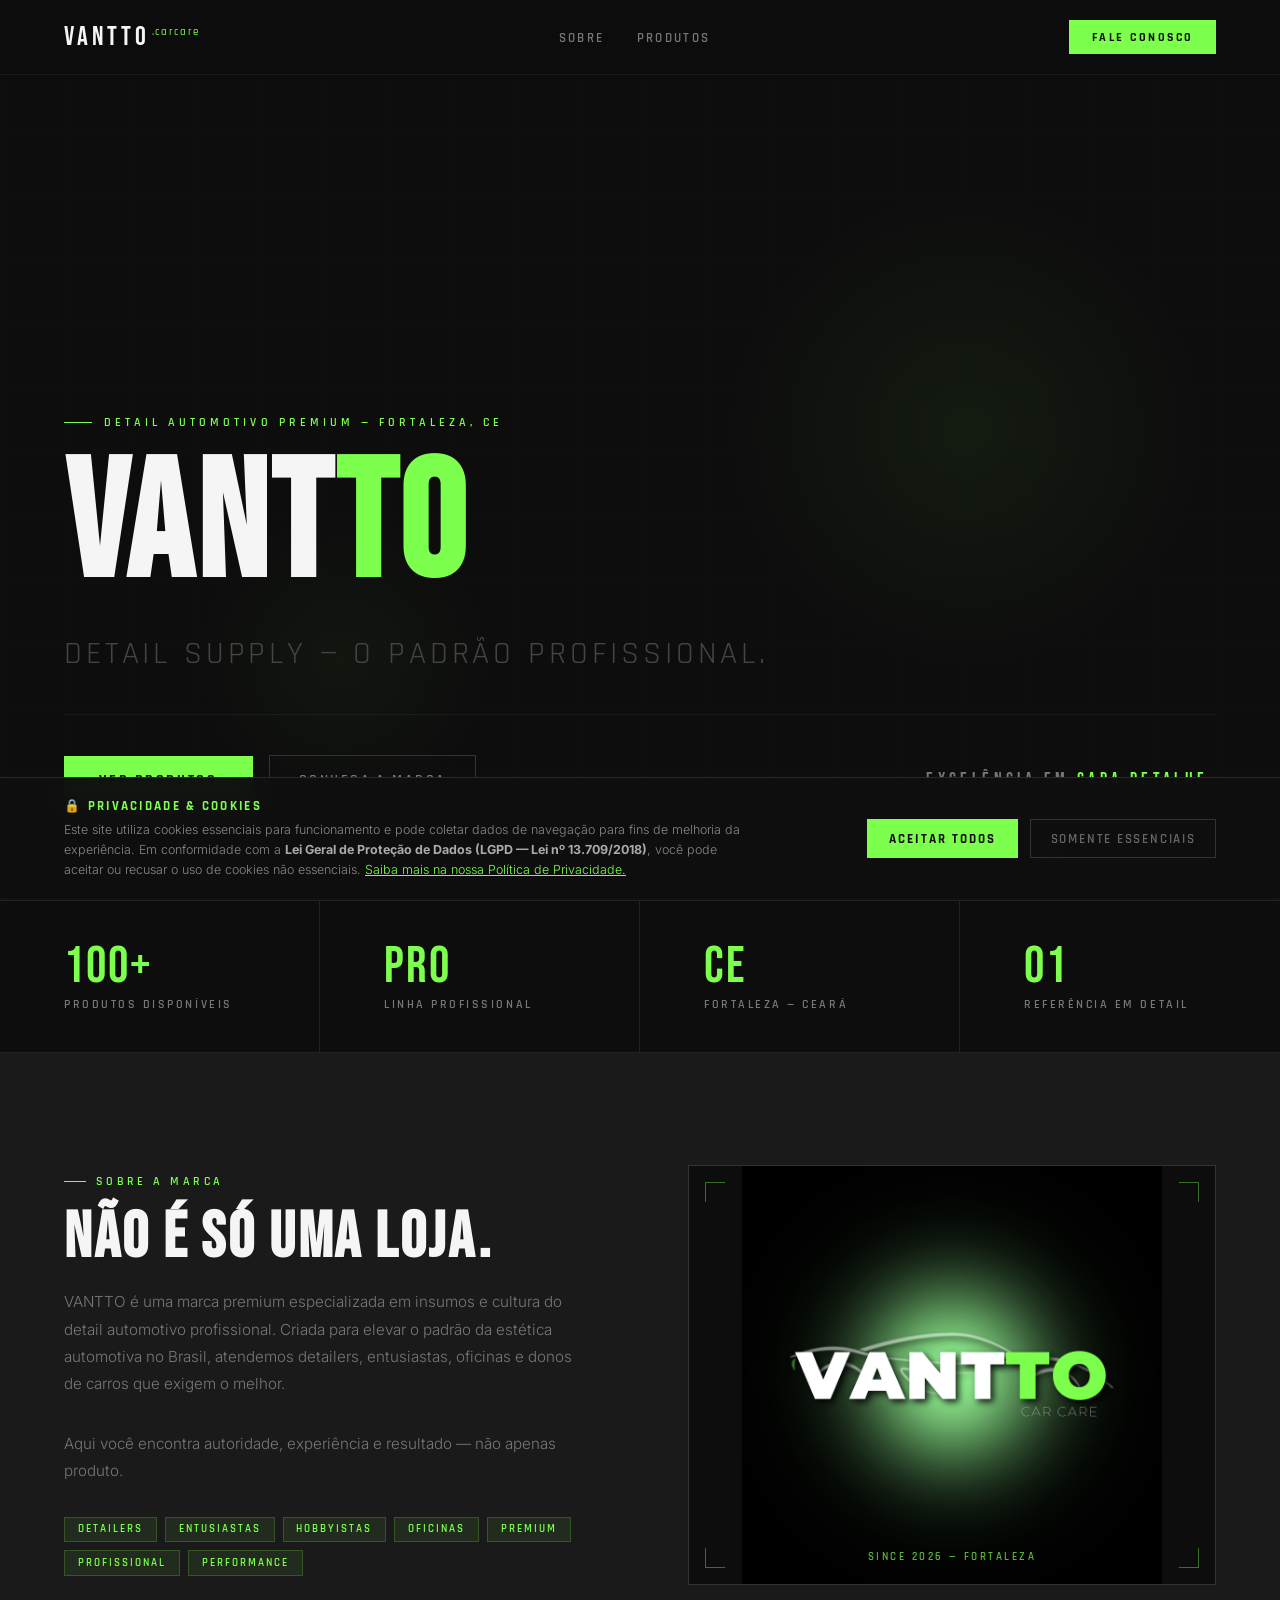
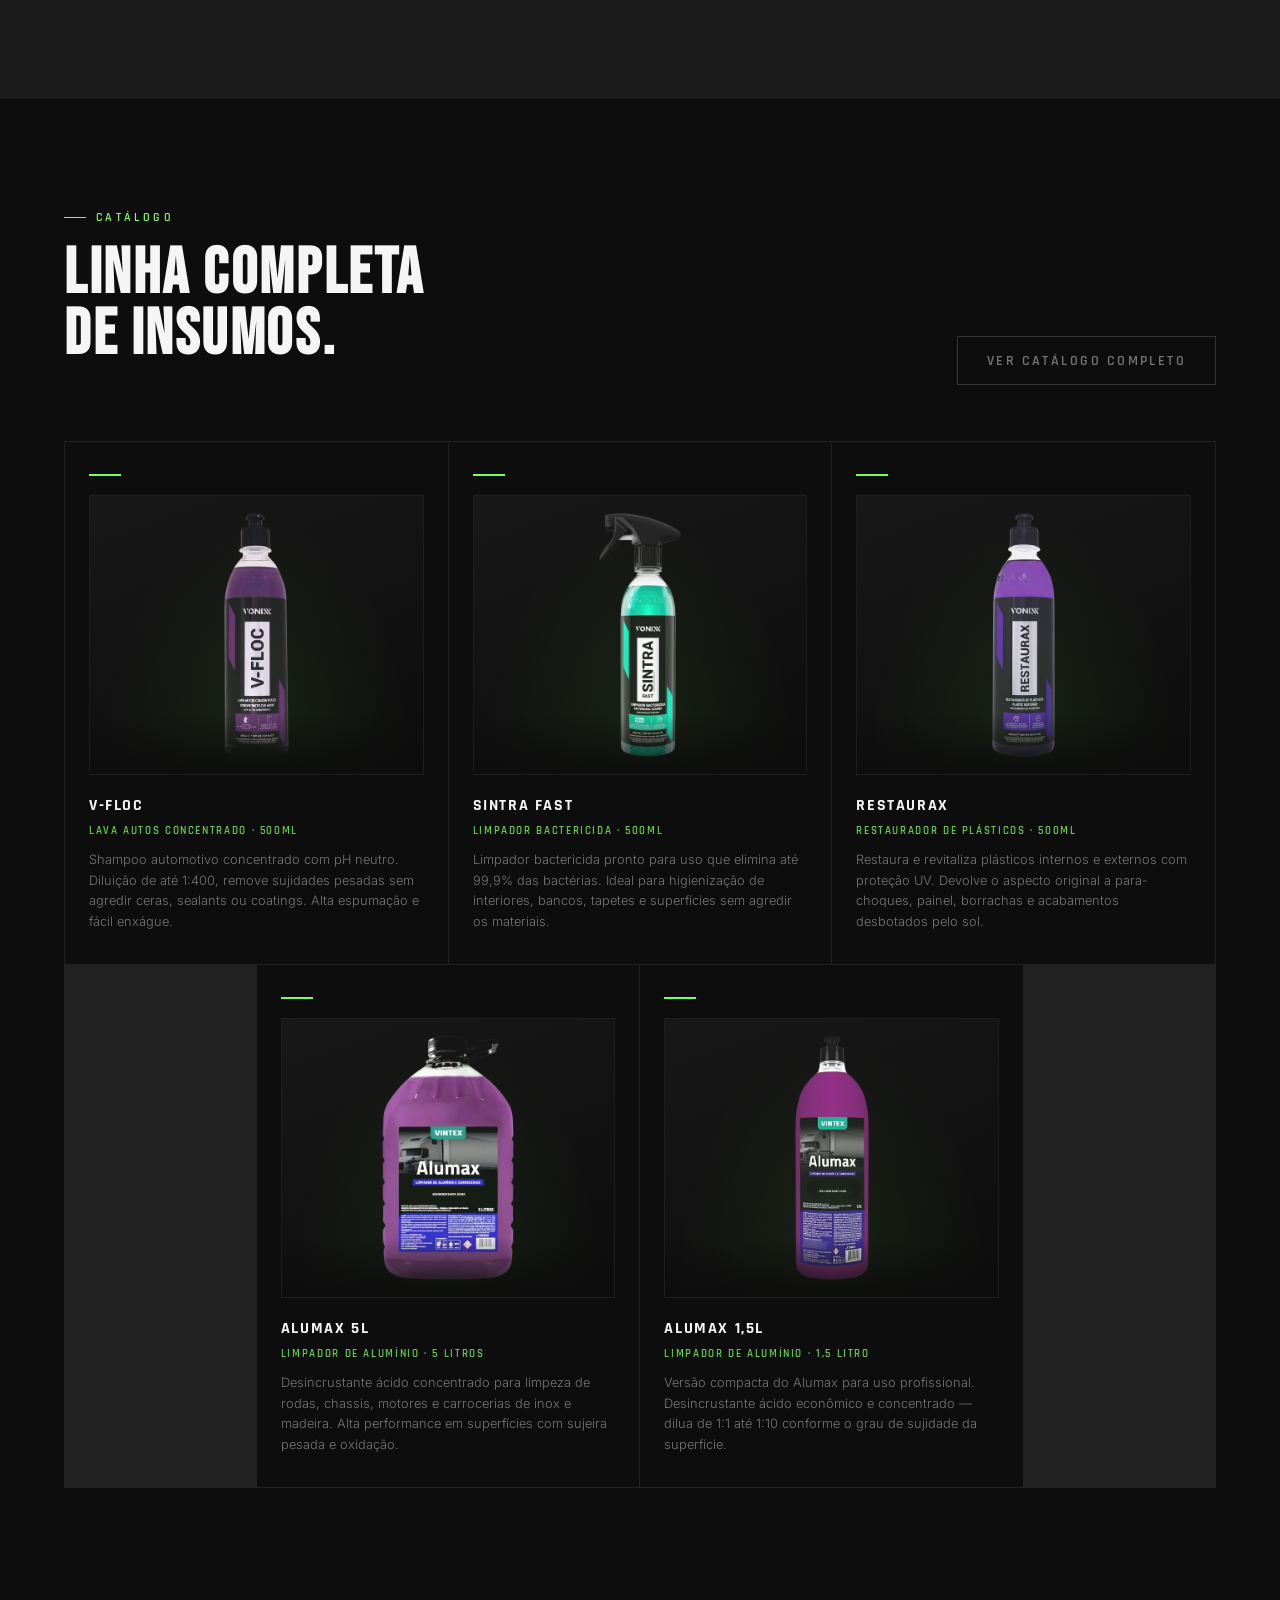
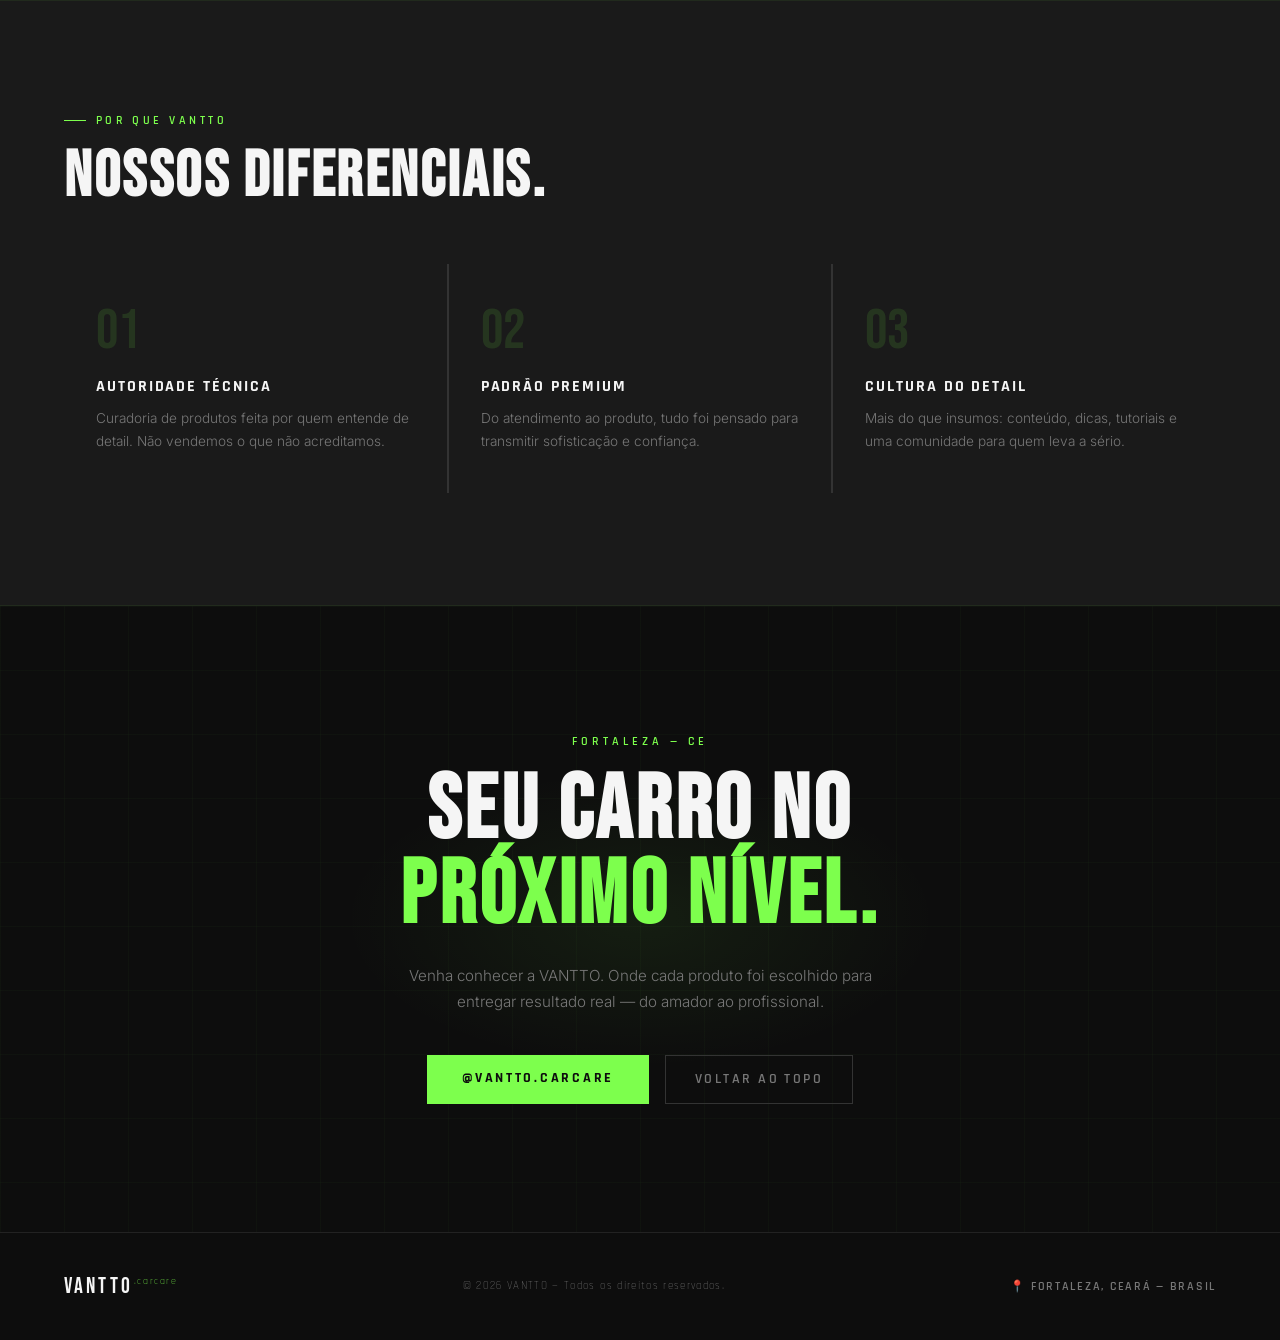
==== commit 527329c5: "Update index.html" ====
--- a/public/index.html
+++ b/public/index.html
@@ -1495,20 +1495,21 @@
 <!-- HERO -->
 <section class="hero" id="home">
   <div class="hero-slider">
-  <div class="hero-slide  active" style="background-image:url('https://images.unsplash.com/photo-1750492960736-6ef3f76d6c95?q=80&w=1170&auto=format&fit=crop&ixlib=rb-4.1.0&ixid=M3wxMjA3fDB8MHxwaG90by1wYWdlfHx8fGVufDB8fHx8fA%3D%3D')"></div>
+  <div class="hero-slide active" style="background-image:url('https://images.unsplash.com/photo-1750492960736-6ef3f76d6c95?q=80&w=1170&auto=format&fit=crop&ixlib=rb-4.1.0&ixid=M3wxMjA3fDB8MHxwaG90by1wYWdlfHx8fGVufDB8fHx8fA%3D%3D')"></div>
   <div class="hero-slide" style="background-image:url('https://images.unsplash.com/photo-1683647115932-b33455fe6a3e?q=80&w=1170&auto=format&fit=crop&ixlib=rb-4.1.0&ixid=M3wxMjA3fDB8MHxwaG90by1wYWdlfHx8fGVufDB8fHx8fA%3D%3D')"></div>
-  <div class="hero-slide" style="background-image:url('https://images.unsplash.com/photo-1607860108855-64acf2078ed9?w=1600&q=80')"></div>
   <div class="hero-slide" style="background-image:url('https://images.unsplash.com/photo-1605164599894-ca98960d41b6?q=80&w=1170&auto=format&fit=crop&ixlib=rb-4.1.0&ixid=M3wxMjA3fDB8MHxwaG90by1wYWdlfHx8fGVufDB8fHx8fA%3D%3D')"></div>
-  <div class="hero-slide" style="background-image:url('https://images.unsplash.com/photo-1605164599894-ca98960d41b6?q=80&w=1170&auto=format&fit=crop&ixlib=rb-4.1.0&ixid=M3wxMjA3fDB8MHxwaG90by1wYWdlfHx8fGVufDB8fHx8fA%3D%3D')"></div>
+  <div class="hero-slide" style="background-image:url('https://images.unsplash.com/photo-1607860108855-64acf2078ed9?q=80&w=1171&auto=format&fit=crop&ixlib=rb-4.1.0&ixid=M3wxMjA3fDB8MHxwaG90by1wYWdlfHx8fGVufDB8fHx8fA%3D%3D')"></div>
+  <div class="hero-slide" style="background-image:url('https://images.unsplash.com/photo-1641494639075-5571f7ef486b?q=80&w=1170&auto=format&fit=crop&ixlib=rb-4.1.0&ixid=M3wxMjA3fDB8MHxwaG90by1wYWdlfHx8fGVufDB8fHx8fA%3D%3D')"></div>
   </div>
   <div class="slider-progress" id="sliderProgress"></div>
   <div class="slider-credit" id="sliderCredit">Photo: Unsplash</div>
   <div class="slider-controls">
     <div class="slider-dots" id="sliderDots">
-    <button class="slider-dot  active" data-index="0" aria-label="Slide 1"></button>
+    <button class="slider-dot active" data-index="0" aria-label="Slide 1"></button>
     <button class="slider-dot" data-index="1" aria-label="Slide 2"></button>
     <button class="slider-dot" data-index="2" aria-label="Slide 3"></button>
     <button class="slider-dot" data-index="3" aria-label="Slide 4"></button>
+    <button class="slider-dot" data-index="3" aria-label="Slide 5"></button>
     </div>
     <div class="slider-arrows">
       <button class="slider-arrow" id="sliderPrev">&#8592;</button>
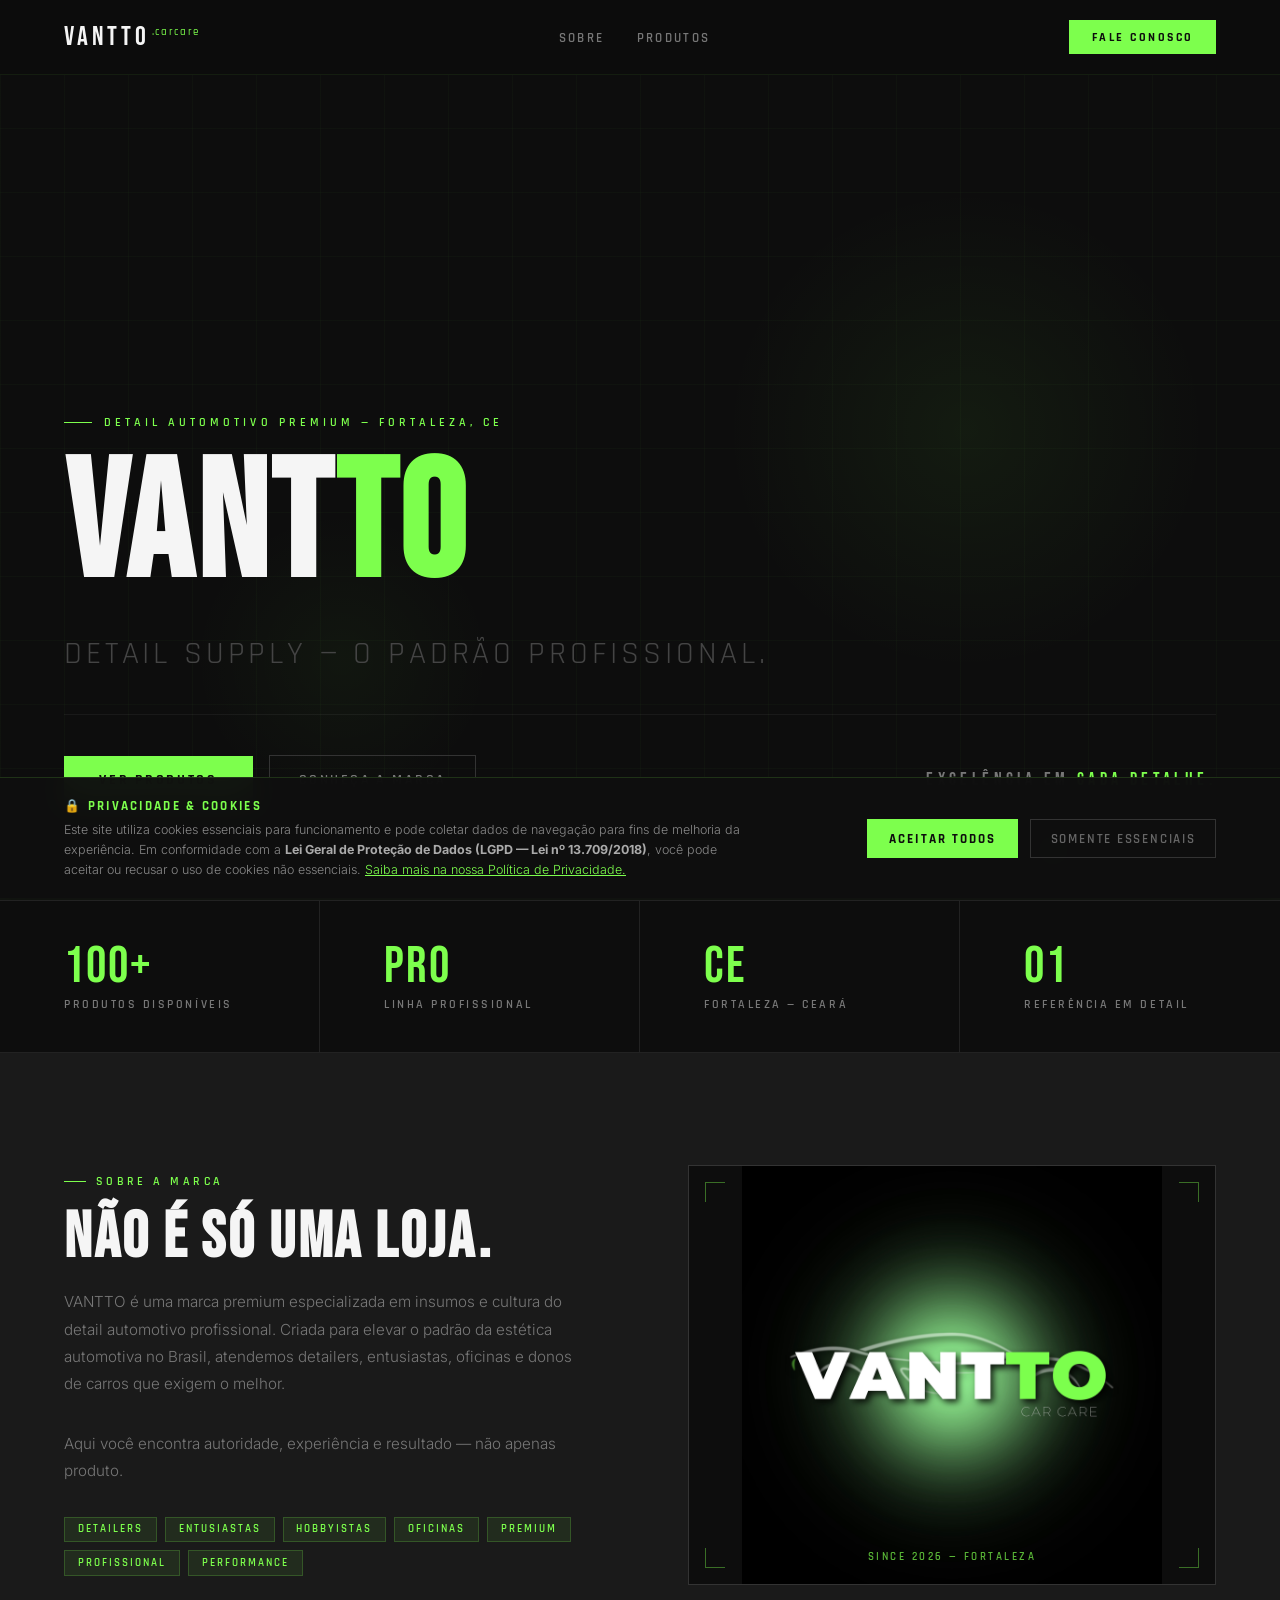
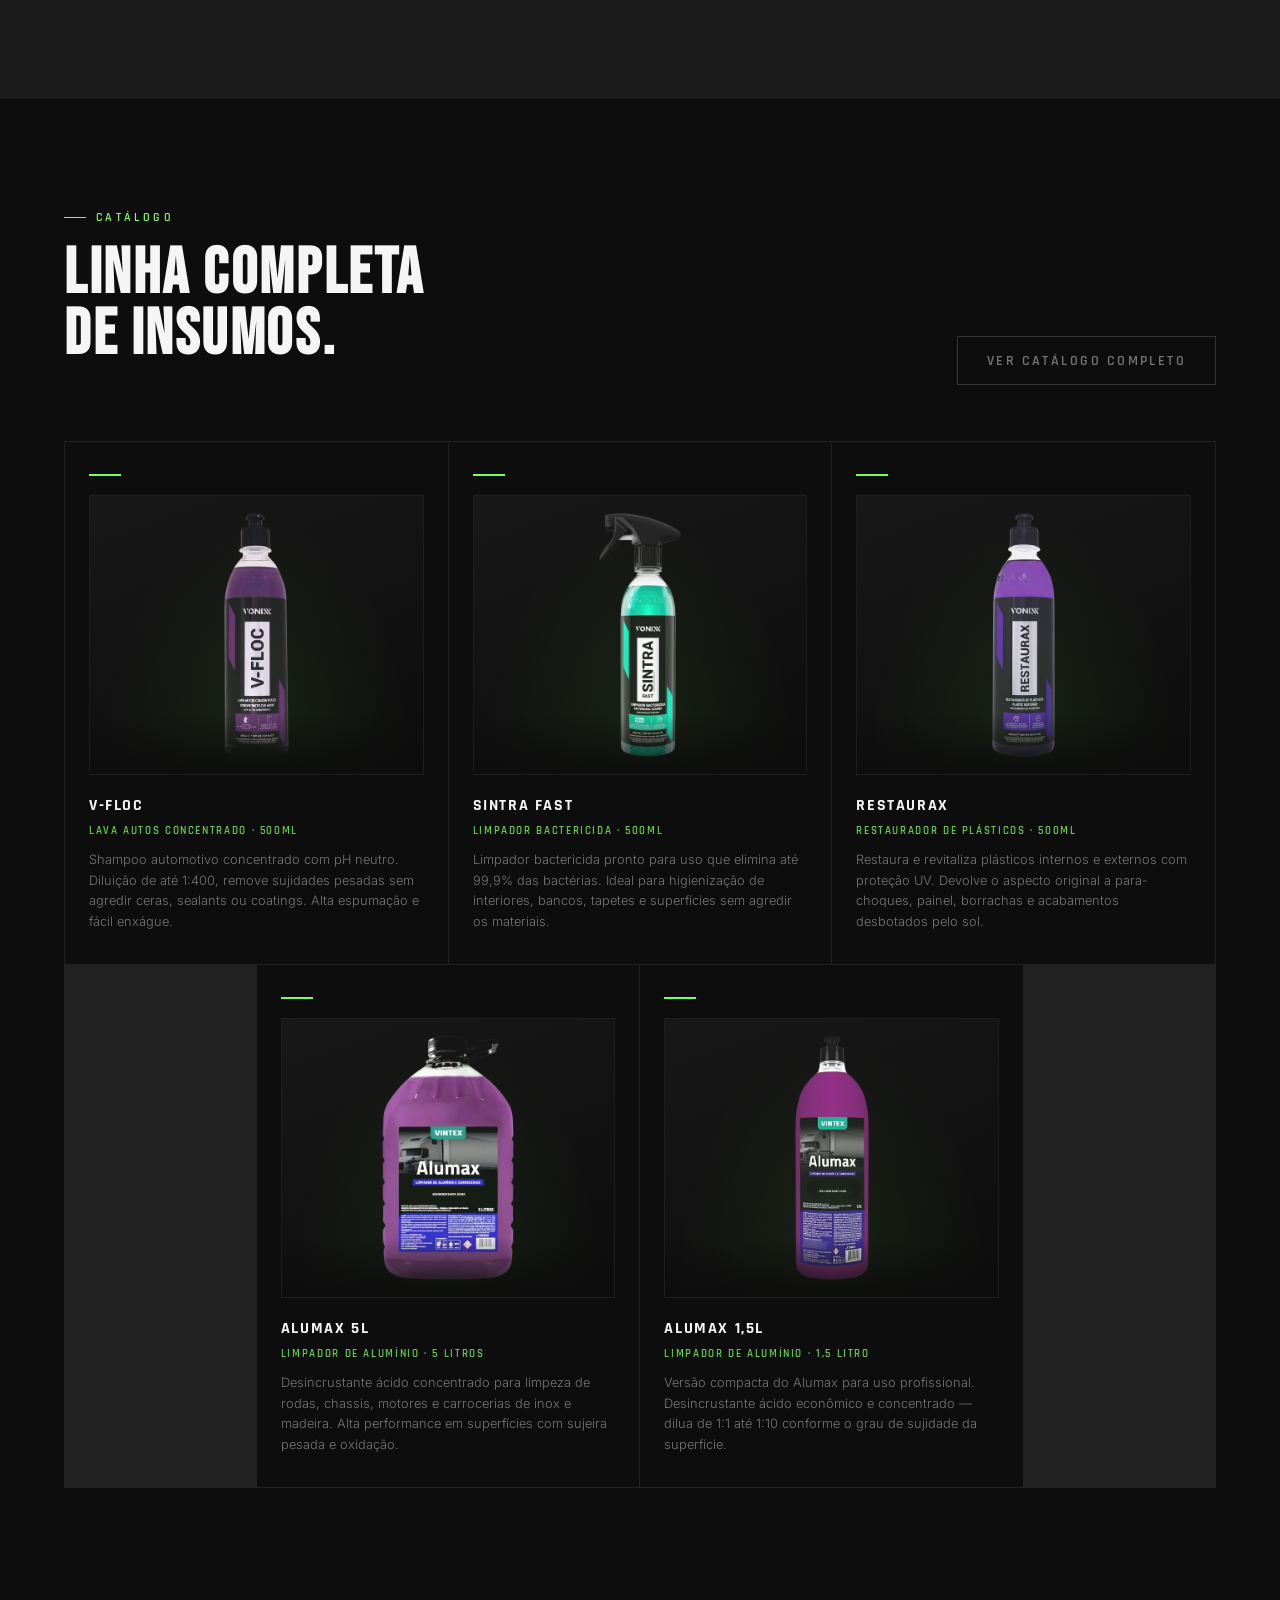
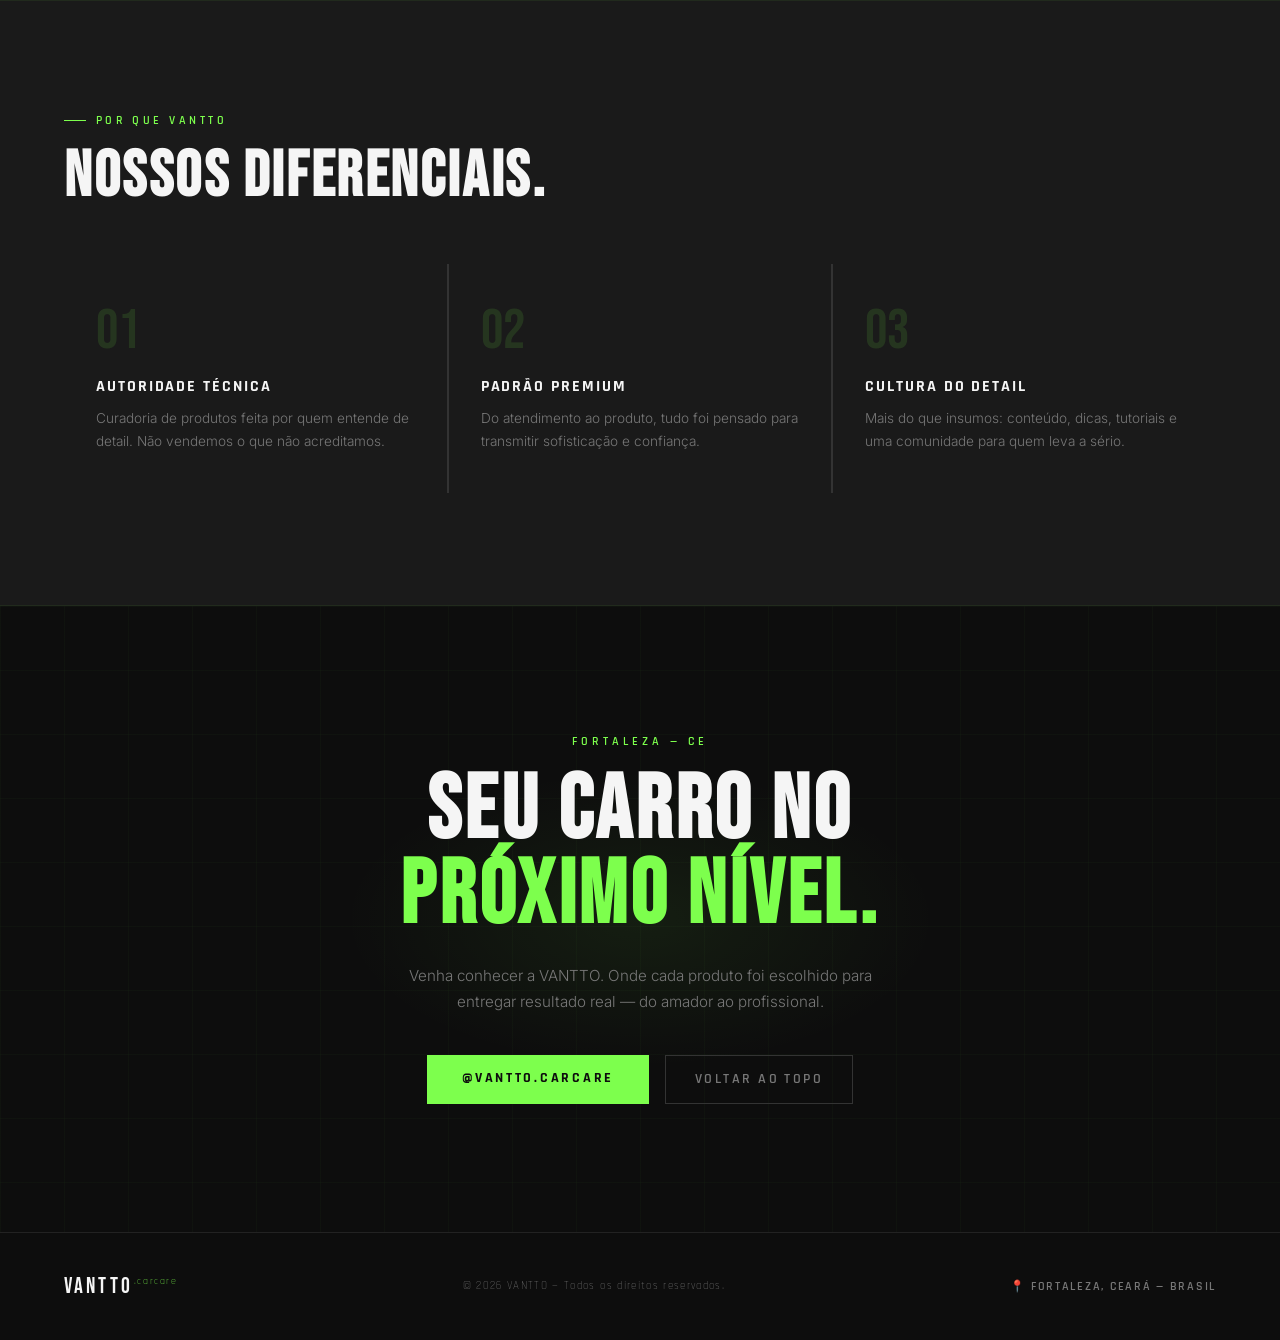
==== commit e0a9f4ab: "Update index.html" ====
--- a/public/index.html
+++ b/public/index.html
@@ -1516,7 +1516,7 @@
       <button class="slider-arrow" id="sliderNext">&#8594;</button>
     </div>
   </div>
-  <div class="hero-bg" style="mix-blend-mode:overlay;opacity:0.3"></div>
+  <div class="hero-bg"></div>
   <div class="hero-glow"></div>
   <div class="hero-glow2"></div>
 
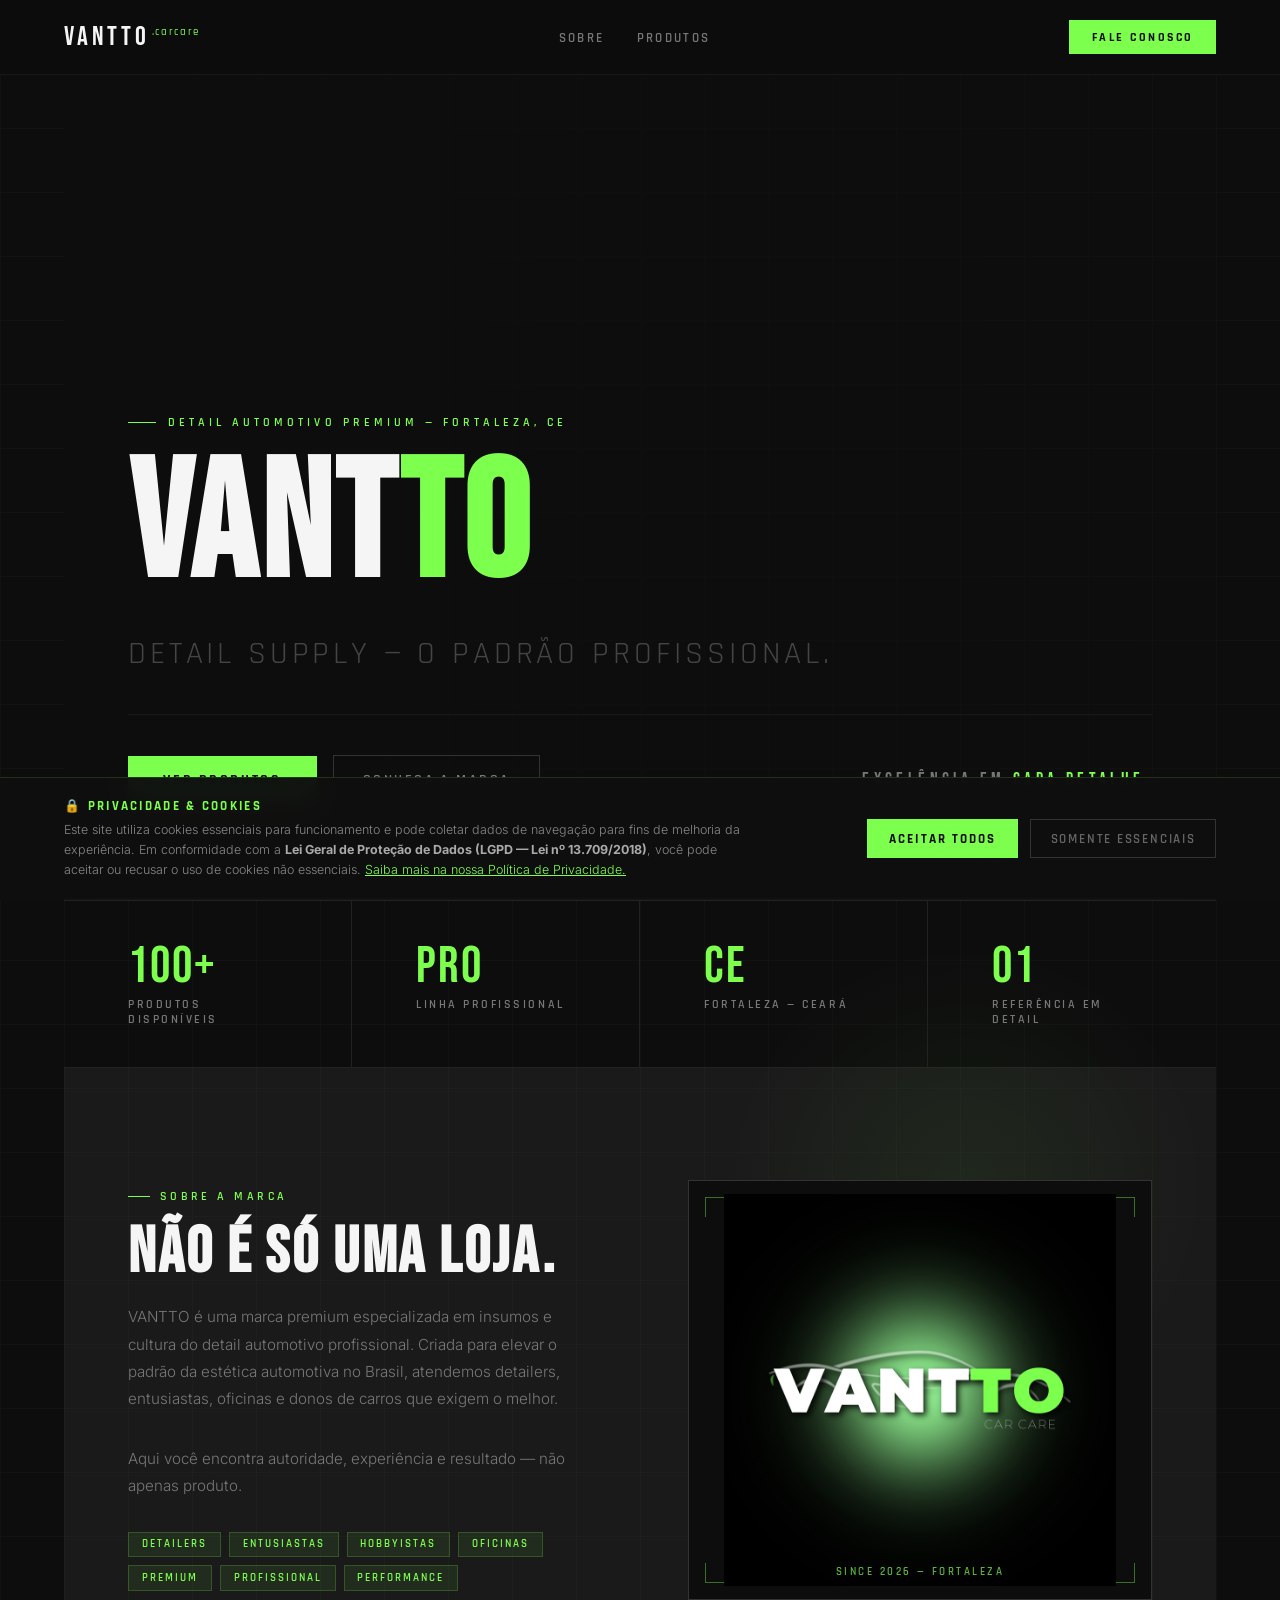
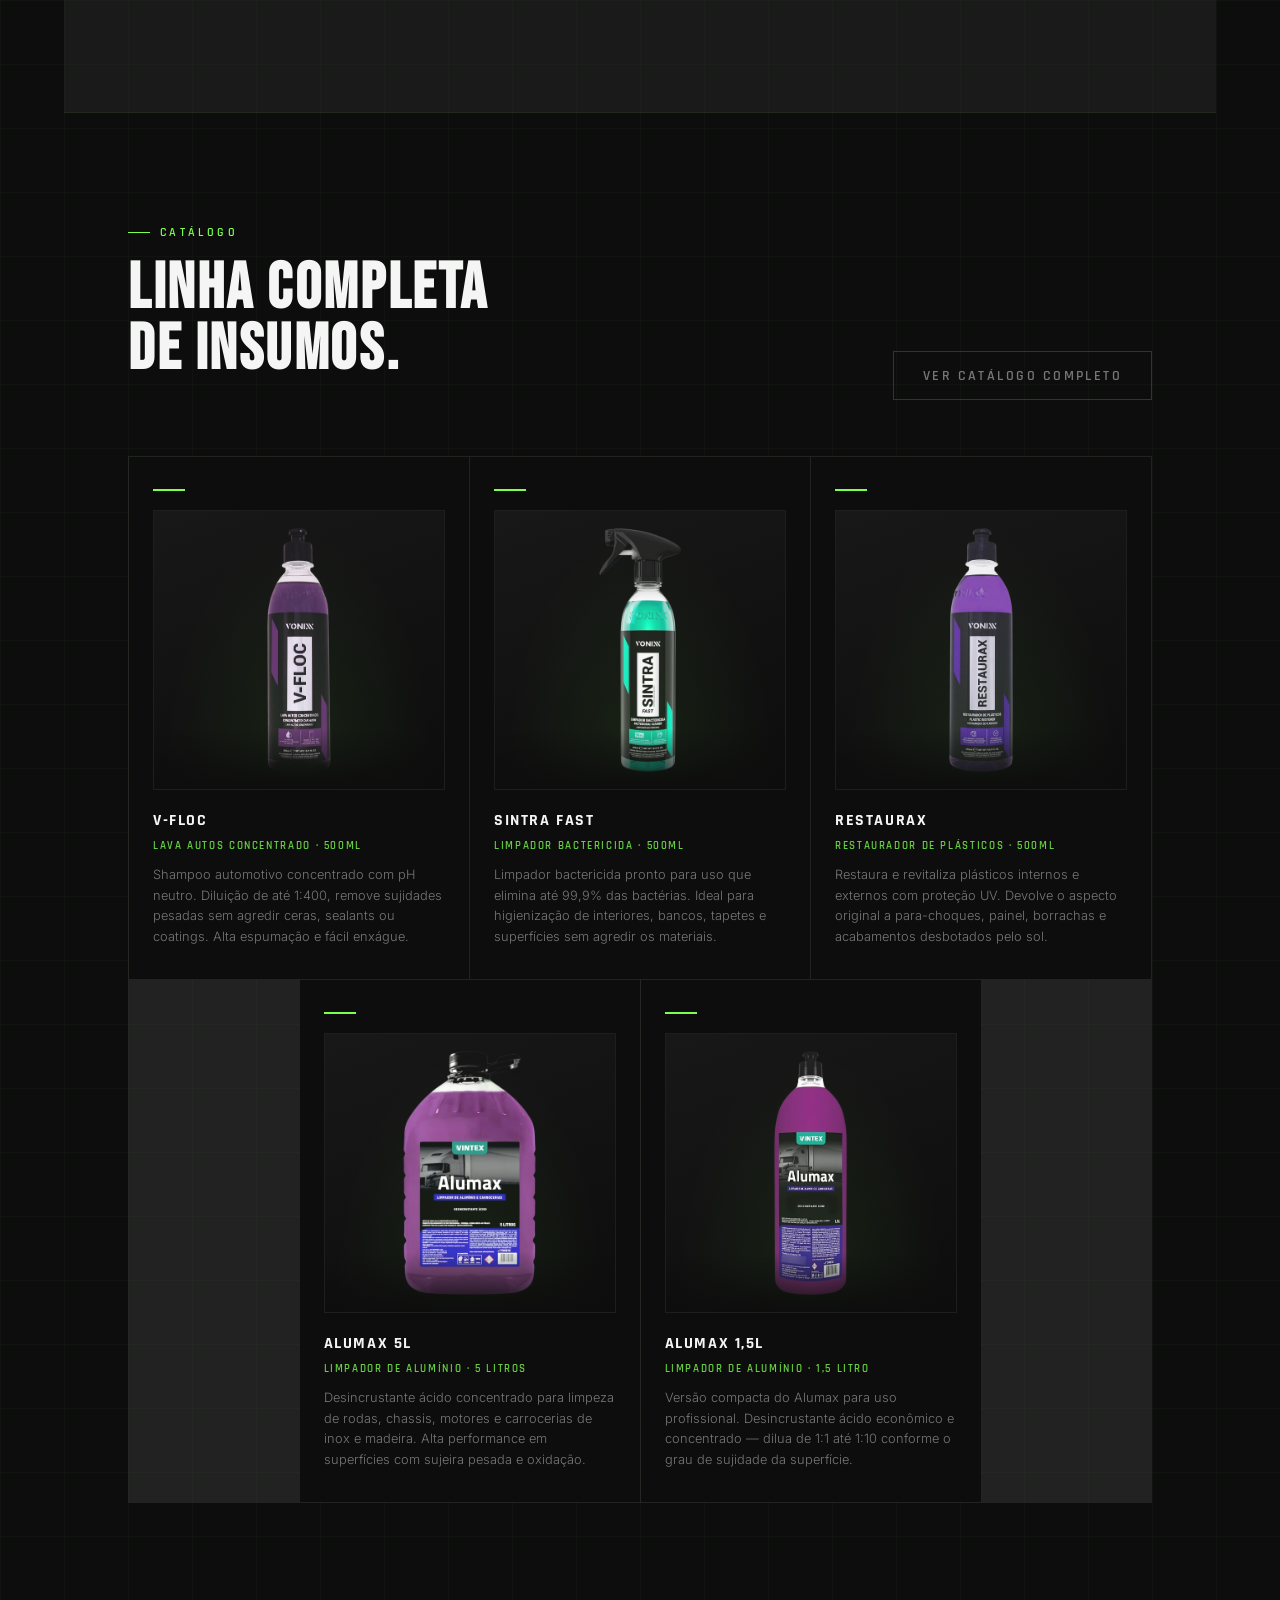
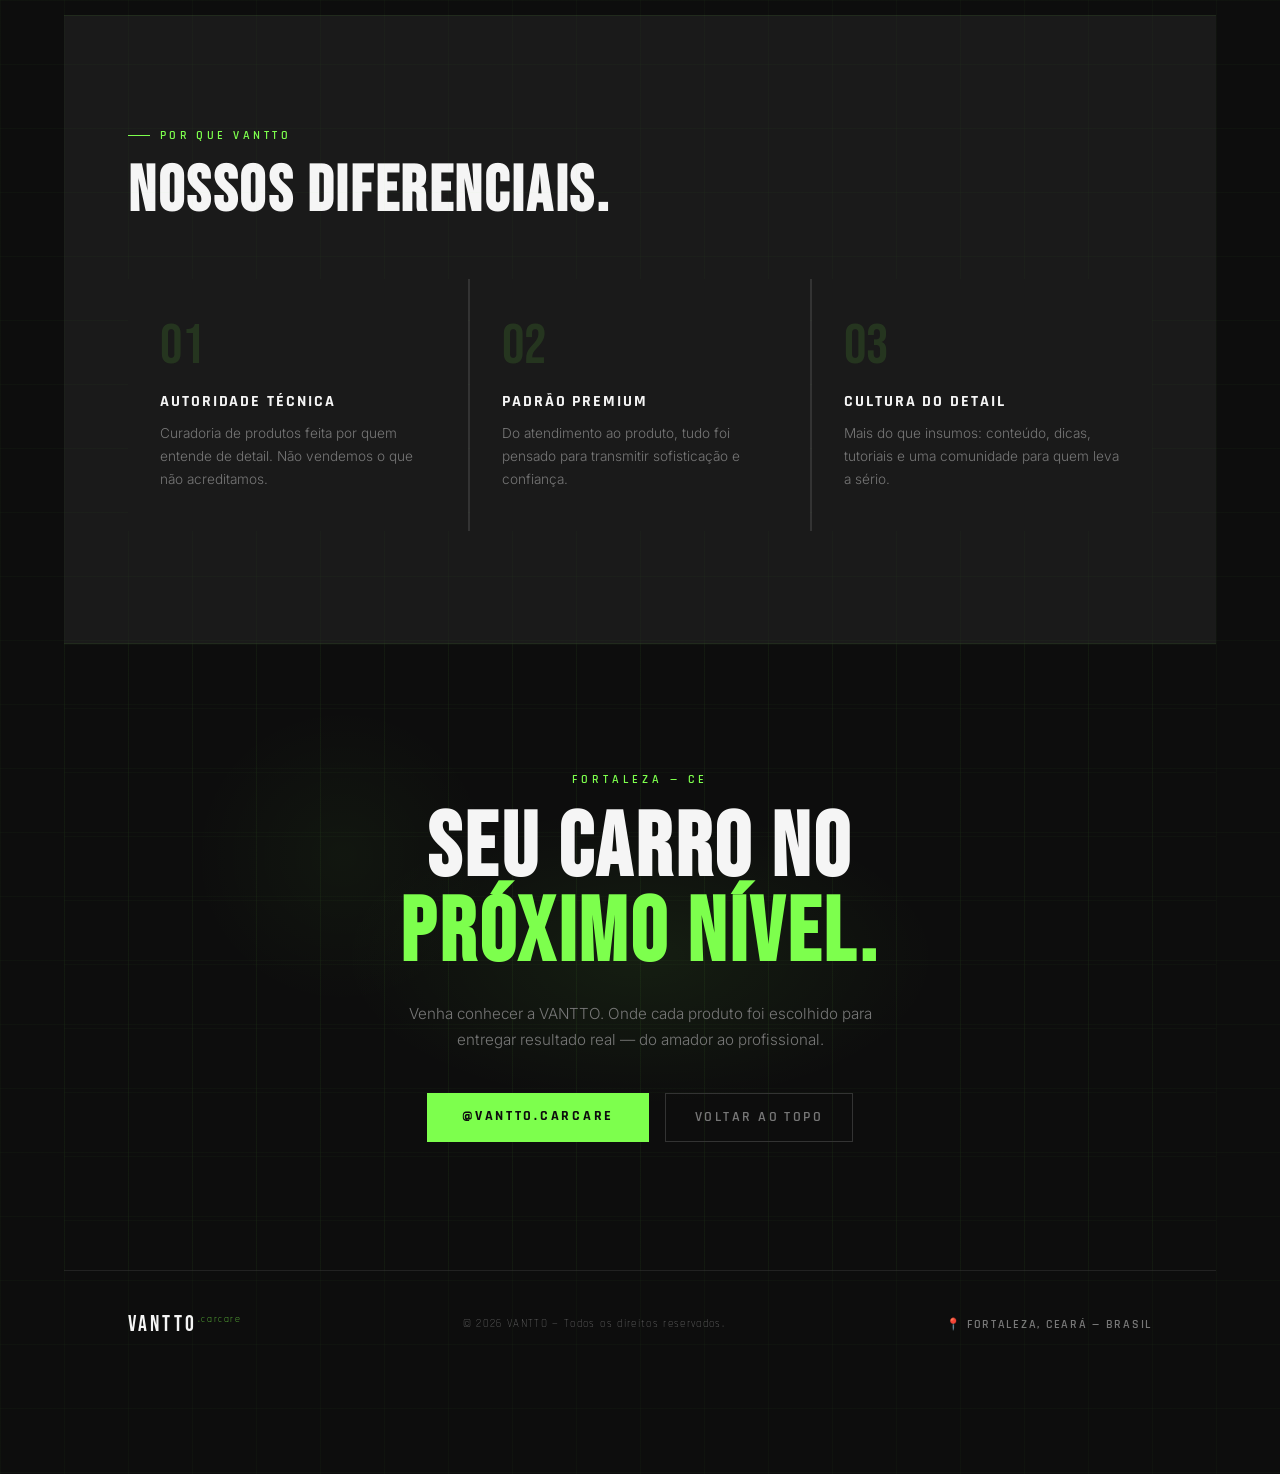
==== commit 6af839dc: "Update index.html" ====
--- a/public/index.html
+++ b/public/index.html
@@ -1493,6 +1493,11 @@
 </div>
 
 <!-- HERO -->
+<section class="hero" id="home">
+  <div class="hero-bg"></div>
+  <div class="hero-glow"></div>
+  <div class="hero-glow2"></div>
+  
 <section class="hero" id="home">
   <div class="hero-slider">
   <div class="hero-slide active" style="background-image:url('https://images.unsplash.com/photo-1750492960736-6ef3f76d6c95?q=80&w=1170&auto=format&fit=crop&ixlib=rb-4.1.0&ixid=M3wxMjA3fDB8MHxwaG90by1wYWdlfHx8fGVufDB8fHx8fA%3D%3D')"></div>
@@ -1516,9 +1521,6 @@
       <button class="slider-arrow" id="sliderNext">&#8594;</button>
     </div>
   </div>
-  <div class="hero-bg"></div>
-  <div class="hero-glow"></div>
-  <div class="hero-glow2"></div>
 
   <div class="hero-tag fade-up">Detail Automotivo Premium — Fortaleza, CE</div>
 
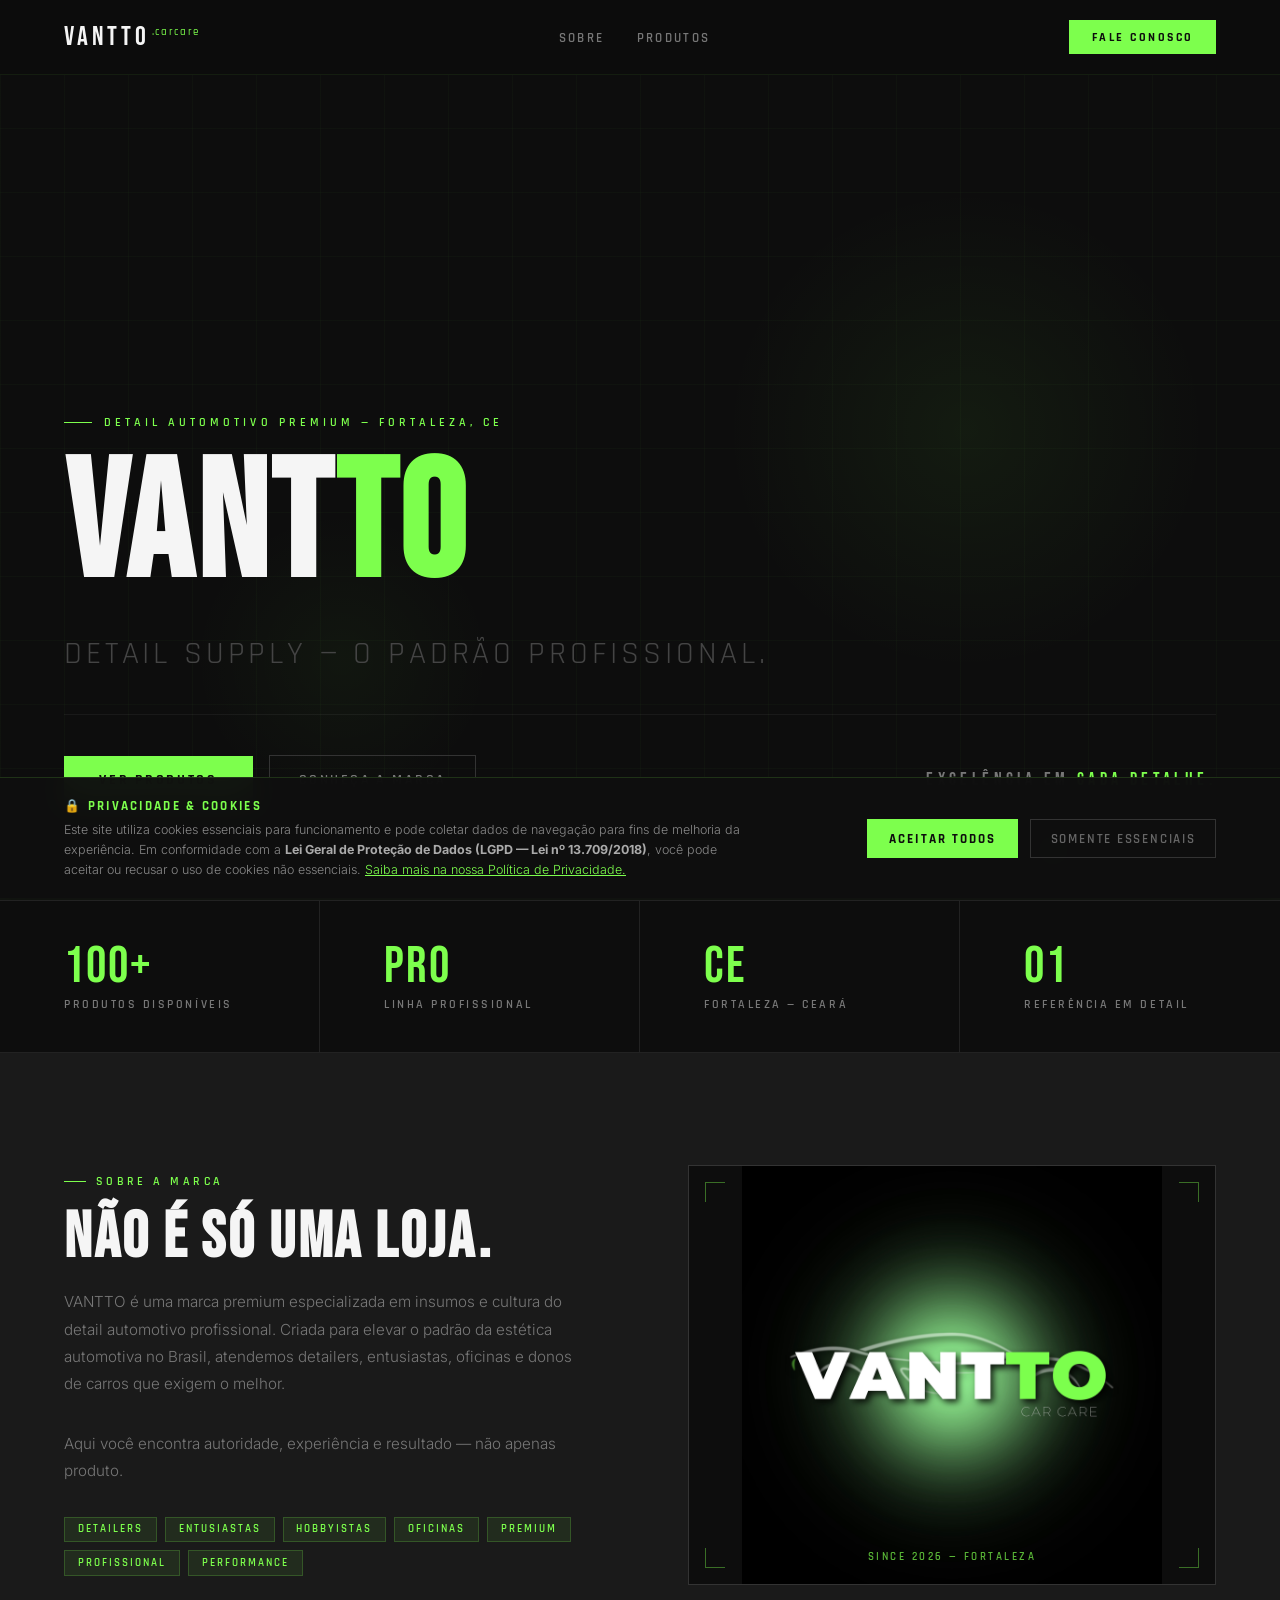
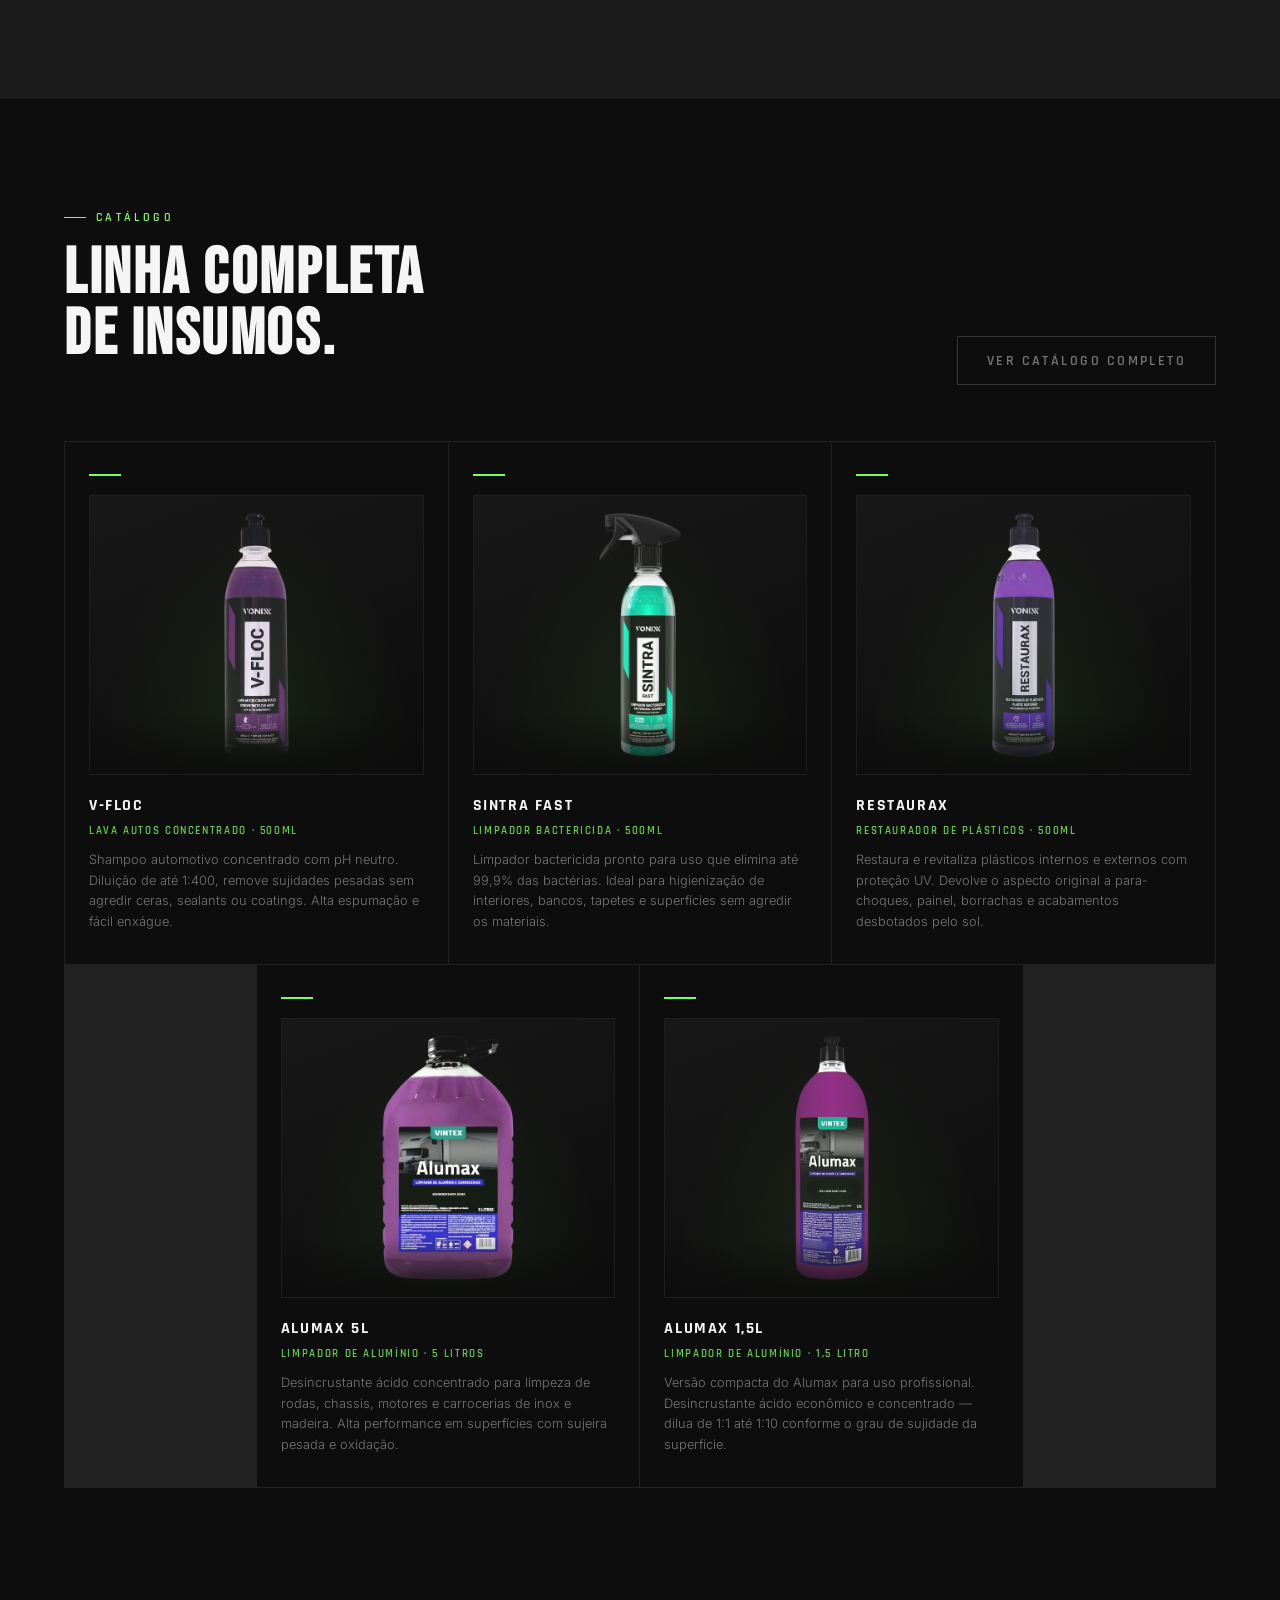
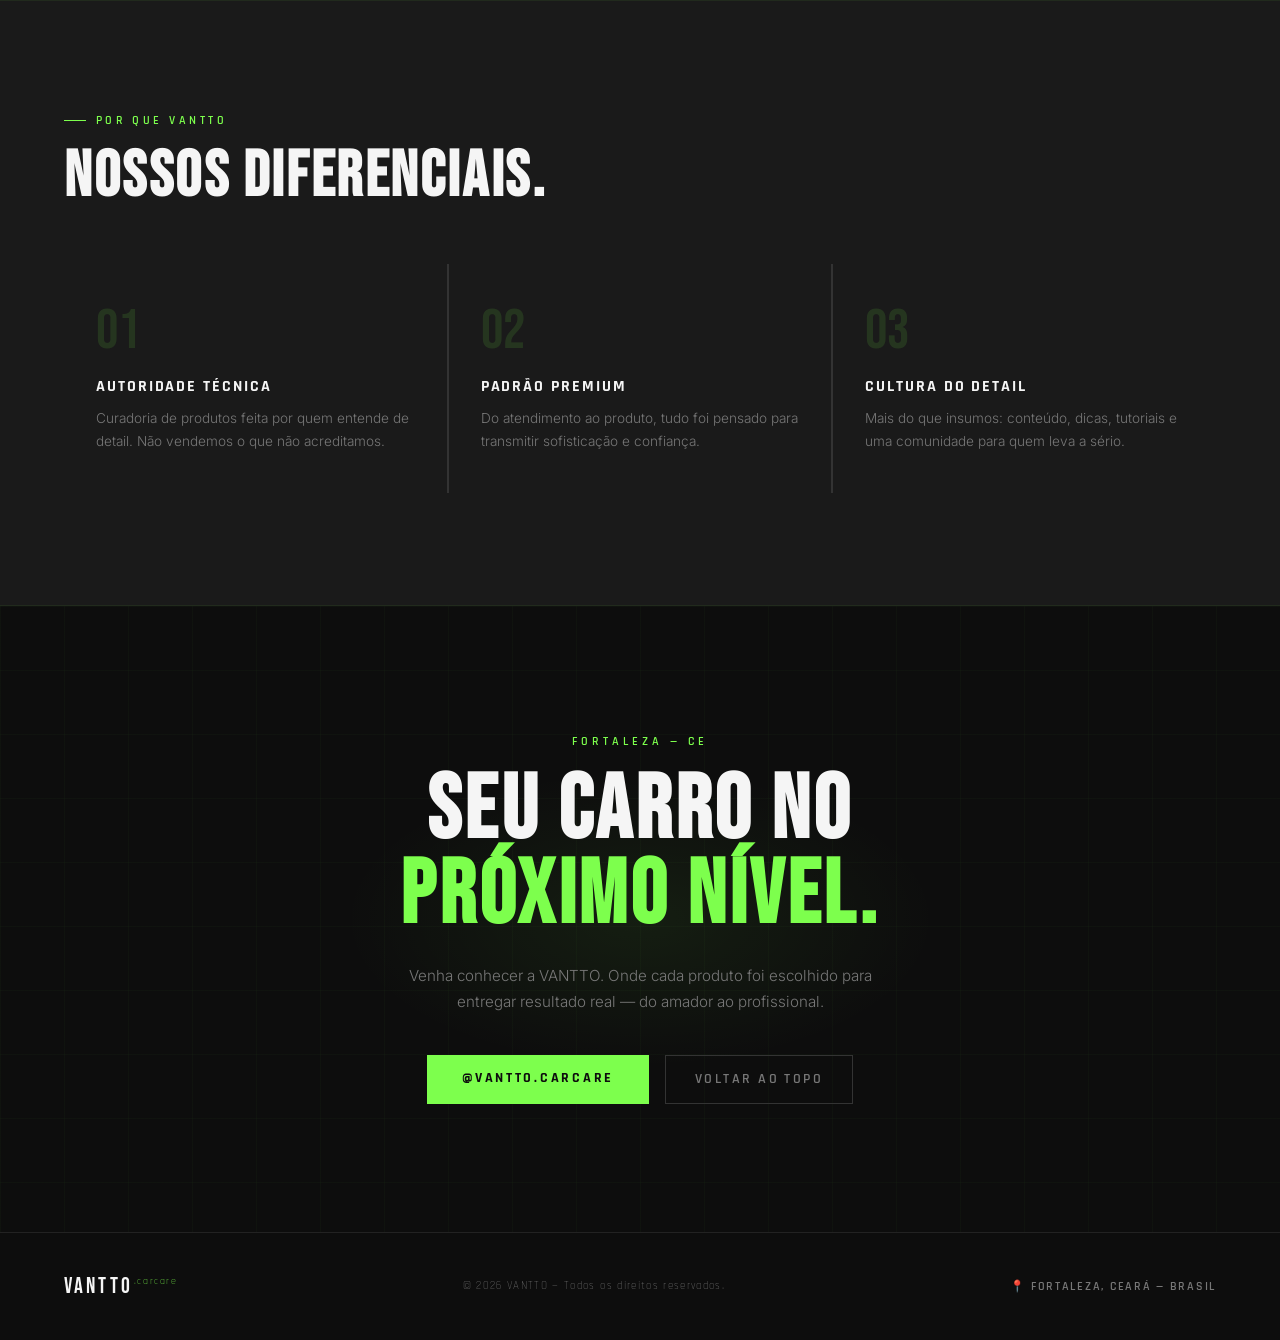
==== commit d852791e: "Update index.html" ====
--- a/public/index.html
+++ b/public/index.html
@@ -1494,27 +1494,27 @@
 
 <!-- HERO -->
 <section class="hero" id="home">
+  <div class="hero-slider">
+    <div class="hero-slide active" style="background-image:url('https://images.unsplash.com/photo-1750492960736-6ef3f76d6c95?q=80&w=1170&auto=format&fit=crop&ixlib=rb-4.1.0&ixid=M3wxMjA3fDB8MHxwaG90by1wYWdlfHx8fGVufDB8fHx8fA%3D%3D')"></div>
+    <div class="hero-slide" style="background-image:url('https://images.unsplash.com/photo-1683647115932-b33455fe6a3e?q=80&w=1170&auto=format&fit=crop&ixlib=rb-4.1.0&ixid=M3wxMjA3fDB8MHxwaG90by1wYWdlfHx8fGVufDB8fHx8fA%3D%3D')"></div>
+    <div class="hero-slide" style="background-image:url('https://images.unsplash.com/photo-1605164599894-ca98960d41b6?q=80&w=1170&auto=format&fit=crop&ixlib=rb-4.1.0&ixid=M3wxMjA3fDB8MHxwaG90by1wYWdlfHx8fGVufDB8fHx8fA%3D%3D')"></div>
+    <div class="hero-slide" style="background-image:url('https://images.unsplash.com/photo-1607860108855-64acf2078ed9?q=80&w=1171&auto=format&fit=crop&ixlib=rb-4.1.0&ixid=M3wxMjA3fDB8MHxwaG90by1wYWdlfHx8fGVufDB8fHx8fA%3D%3D')"></div>
+    <div class="hero-slide" style="background-image:url('https://images.unsplash.com/photo-1641494639075-5571f7ef486b?q=80&w=1170&auto=format&fit=crop&ixlib=rb-4.1.0&ixid=M3wxMjA3fDB8MHxwaG90by1wYWdlfHx8fGVufDB8fHx8fA%3D%3D')"></div>
+  </div>
+
   <div class="hero-bg"></div>
   <div class="hero-glow"></div>
   <div class="hero-glow2"></div>
-  
-<section class="hero" id="home">
-  <div class="hero-slider">
-  <div class="hero-slide active" style="background-image:url('https://images.unsplash.com/photo-1750492960736-6ef3f76d6c95?q=80&w=1170&auto=format&fit=crop&ixlib=rb-4.1.0&ixid=M3wxMjA3fDB8MHxwaG90by1wYWdlfHx8fGVufDB8fHx8fA%3D%3D')"></div>
-  <div class="hero-slide" style="background-image:url('https://images.unsplash.com/photo-1683647115932-b33455fe6a3e?q=80&w=1170&auto=format&fit=crop&ixlib=rb-4.1.0&ixid=M3wxMjA3fDB8MHxwaG90by1wYWdlfHx8fGVufDB8fHx8fA%3D%3D')"></div>
-  <div class="hero-slide" style="background-image:url('https://images.unsplash.com/photo-1605164599894-ca98960d41b6?q=80&w=1170&auto=format&fit=crop&ixlib=rb-4.1.0&ixid=M3wxMjA3fDB8MHxwaG90by1wYWdlfHx8fGVufDB8fHx8fA%3D%3D')"></div>
-  <div class="hero-slide" style="background-image:url('https://images.unsplash.com/photo-1607860108855-64acf2078ed9?q=80&w=1171&auto=format&fit=crop&ixlib=rb-4.1.0&ixid=M3wxMjA3fDB8MHxwaG90by1wYWdlfHx8fGVufDB8fHx8fA%3D%3D')"></div>
-  <div class="hero-slide" style="background-image:url('https://images.unsplash.com/photo-1641494639075-5571f7ef486b?q=80&w=1170&auto=format&fit=crop&ixlib=rb-4.1.0&ixid=M3wxMjA3fDB8MHxwaG90by1wYWdlfHx8fGVufDB8fHx8fA%3D%3D')"></div>
-  </div>
+
   <div class="slider-progress" id="sliderProgress"></div>
   <div class="slider-credit" id="sliderCredit">Photo: Unsplash</div>
   <div class="slider-controls">
     <div class="slider-dots" id="sliderDots">
-    <button class="slider-dot active" data-index="0" aria-label="Slide 1"></button>
-    <button class="slider-dot" data-index="1" aria-label="Slide 2"></button>
-    <button class="slider-dot" data-index="2" aria-label="Slide 3"></button>
-    <button class="slider-dot" data-index="3" aria-label="Slide 4"></button>
-    <button class="slider-dot" data-index="3" aria-label="Slide 5"></button>
+      <button class="slider-dot active" data-index="0" aria-label="Slide 1"></button>
+      <button class="slider-dot" data-index="1" aria-label="Slide 2"></button>
+      <button class="slider-dot" data-index="2" aria-label="Slide 3"></button>
+      <button class="slider-dot" data-index="3" aria-label="Slide 4"></button>
+      <button class="slider-dot" data-index="4" aria-label="Slide 5"></button>
     </div>
     <div class="slider-arrows">
       <button class="slider-arrow" id="sliderPrev">&#8592;</button>
@@ -1523,13 +1523,8 @@
   </div>
 
   <div class="hero-tag fade-up">Detail Automotivo Premium — Fortaleza, CE</div>
-
-  <h1 class="hero-headline fade-up delay-1">
-    VANT<span class="g">TO</span>
-  </h1>
-
+  <h1 class="hero-headline fade-up delay-1">VANT<span class="g">TO</span></h1>
   <p class="hero-sub fade-up delay-2">Detail Supply — O padrão profissional.</p>
-
   <div class="hero-bottom fade-up delay-3">
     <div class="hero-cta-group">
       <a href="#produtos" class="btn-primary">Ver Produtos</a>
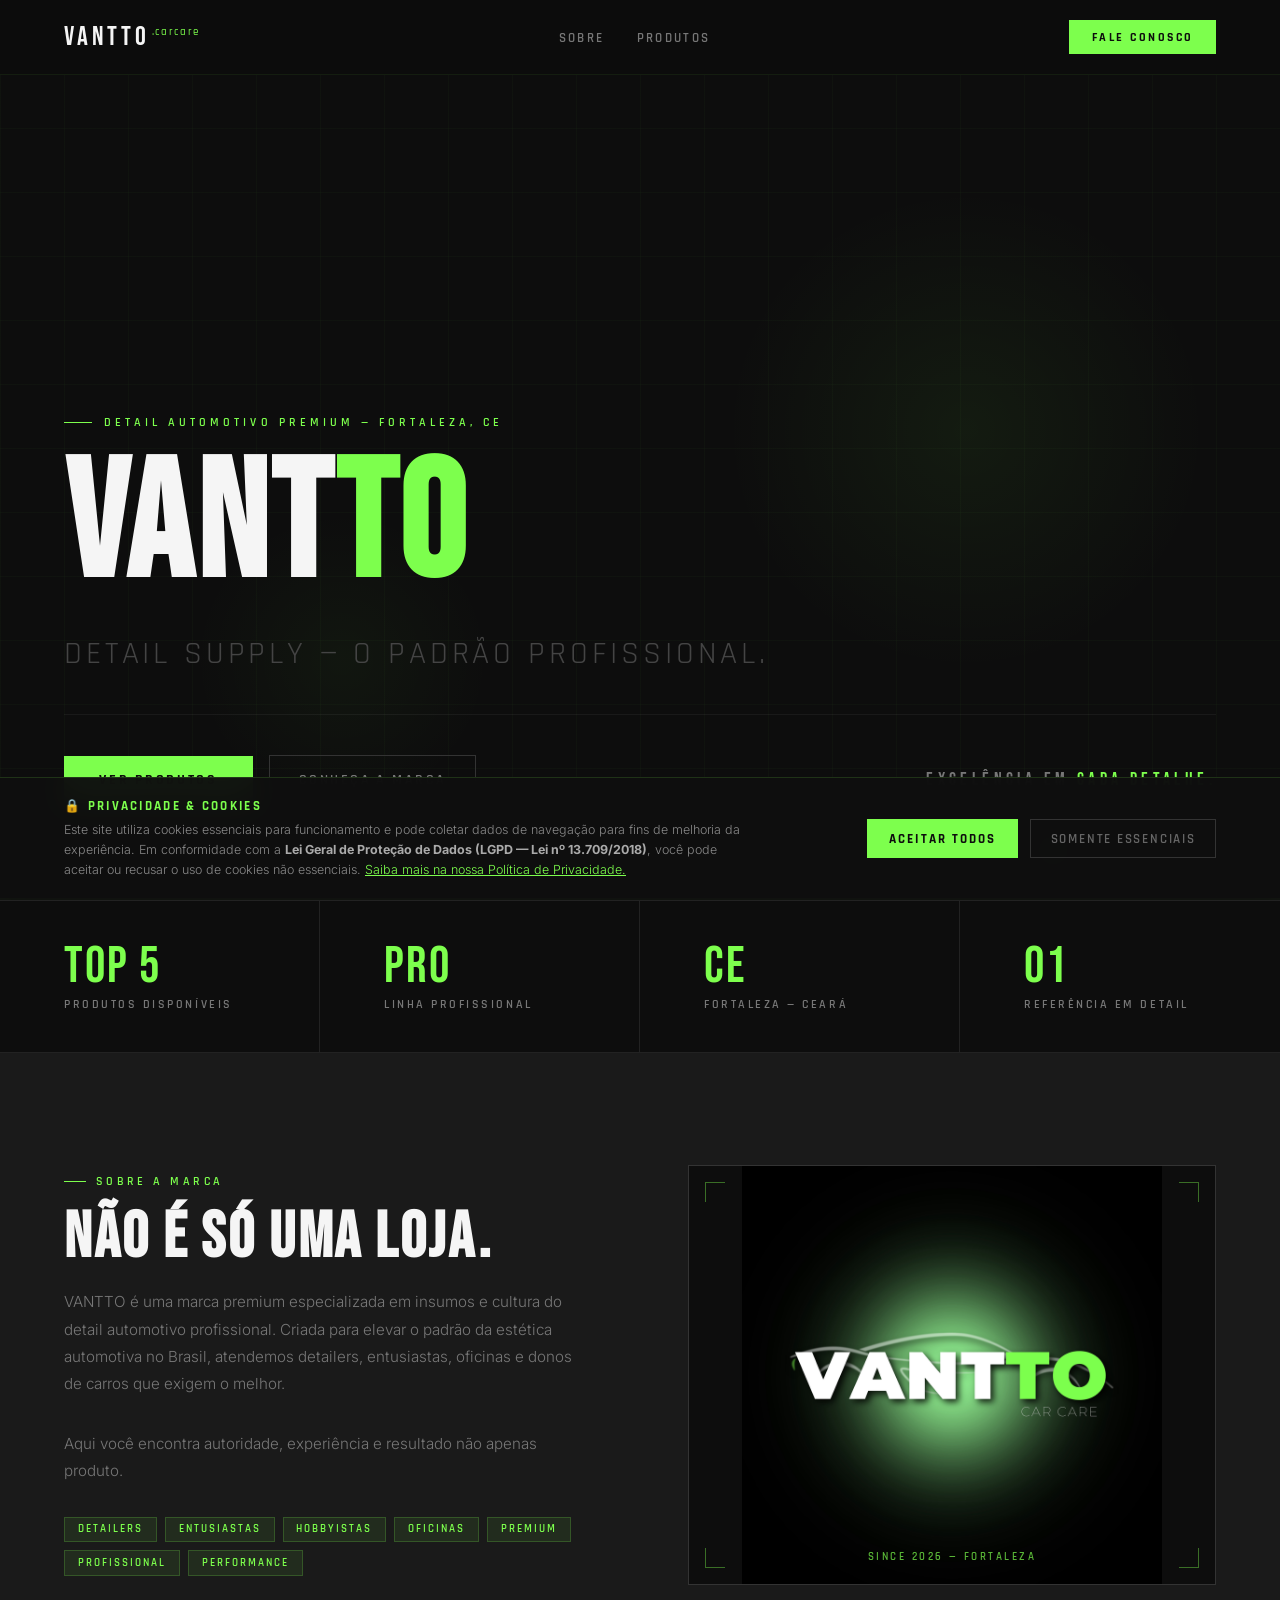
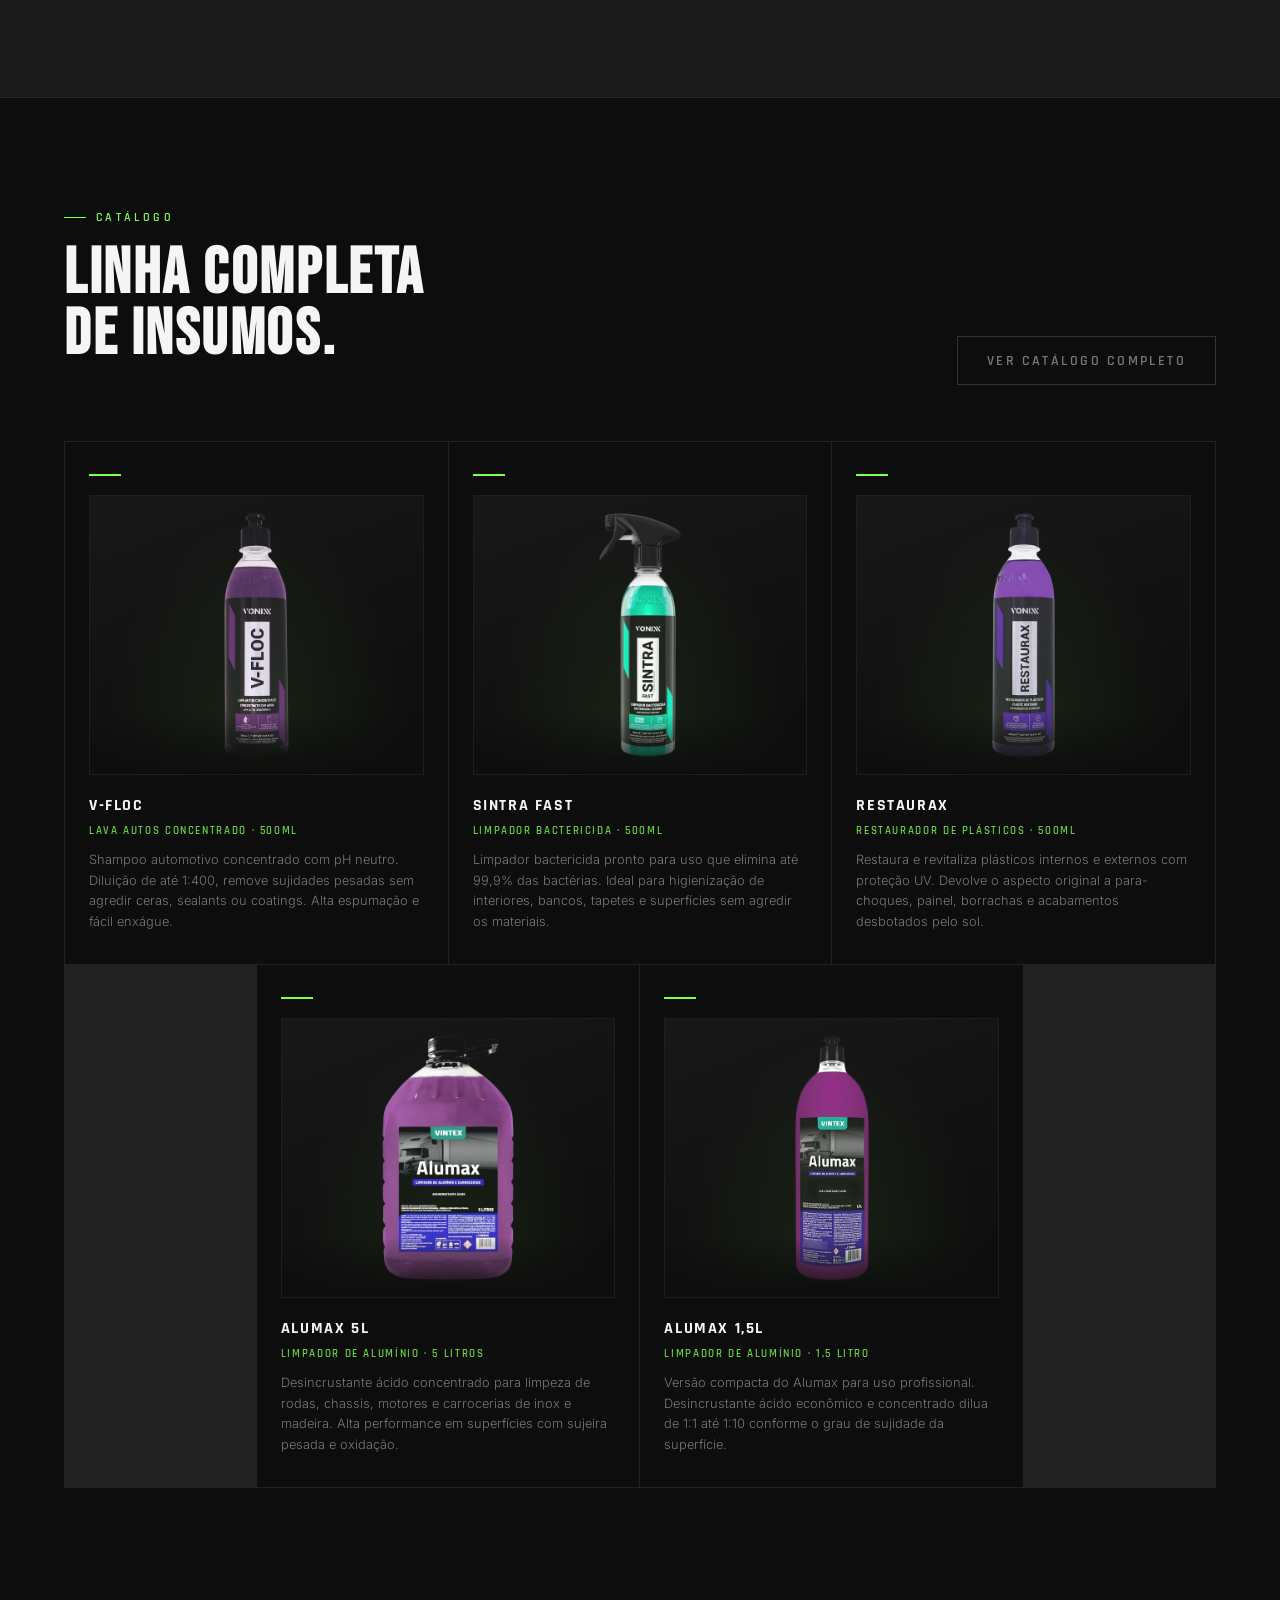
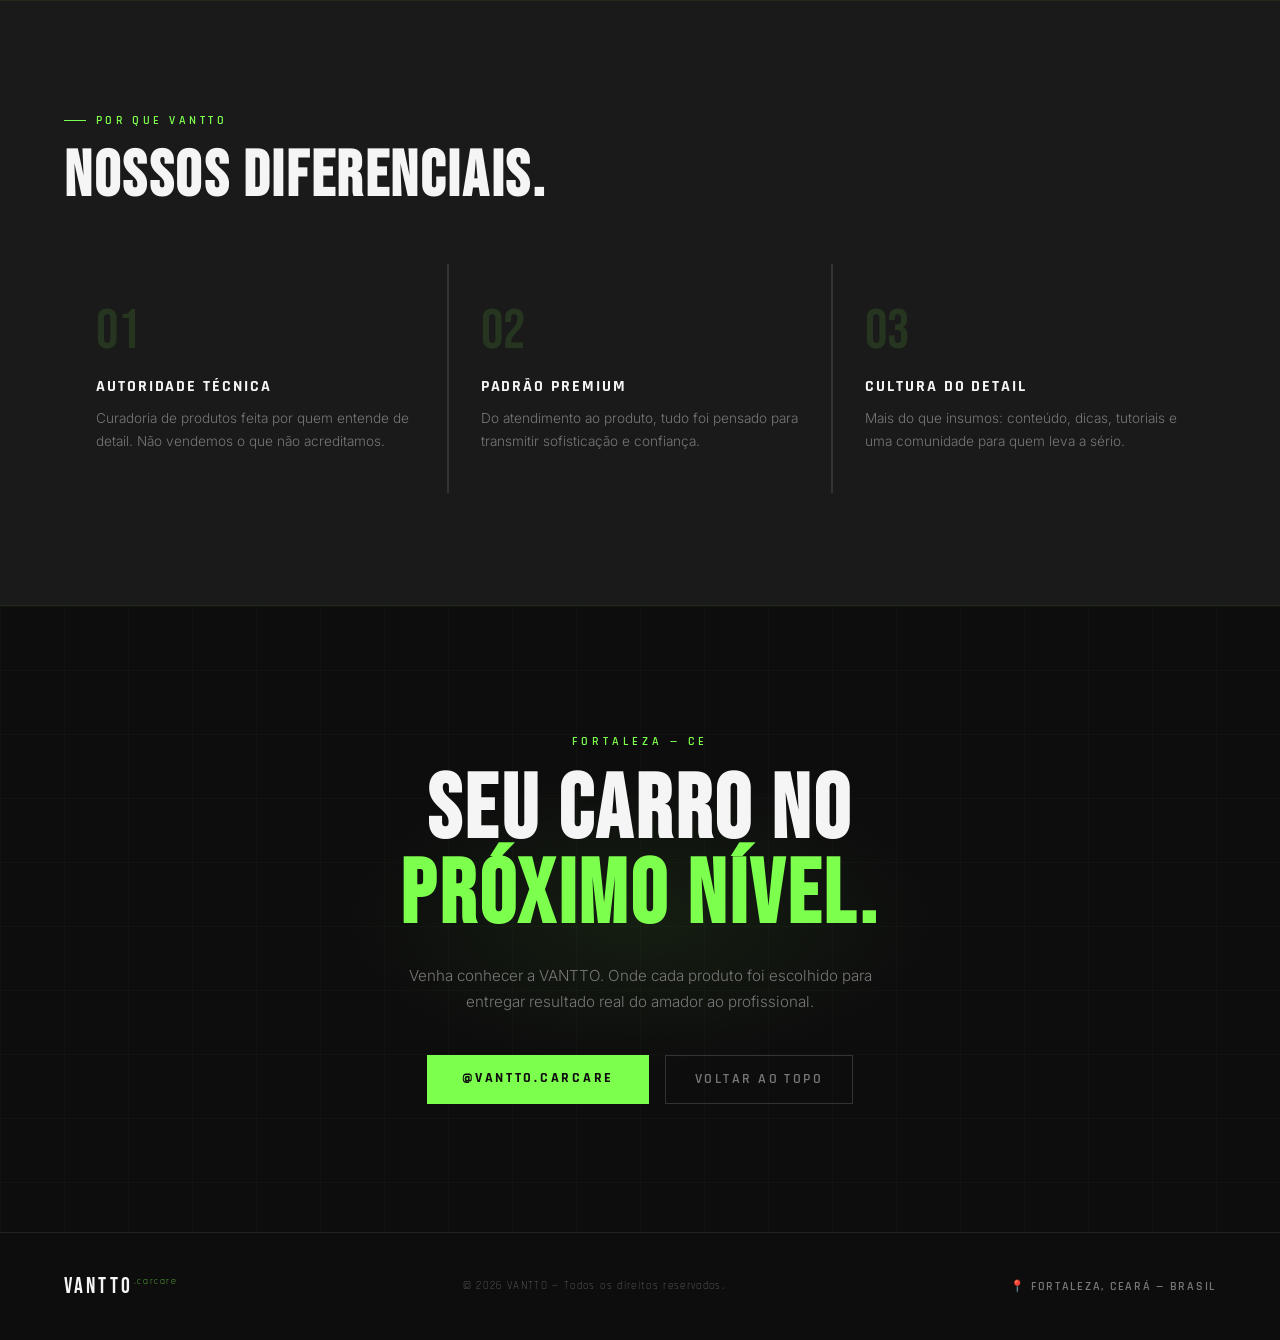
==== commit a91e5a0c: "Update print statement from 'Hello' to 'Goodbye'" ====
--- a/public/index.html
+++ b/public/index.html
@@ -1537,7 +1537,7 @@
 <!-- STATS BAR -->
 <div class="stats-bar">
   <div class="stat-item">
-    <div class="stat-num">100+</div>
+    <div class="stat-num">TOP 5</div>
     <div class="stat-label">Produtos disponíveis</div>
   </div>
   <div class="stat-item">
@@ -1565,7 +1565,7 @@
       oficinas e donos de carros que exigem o melhor.
     </p>
     <p class="section-body">
-      Aqui você encontra autoridade, experiência e resultado — não apenas produto.
+      Aqui você encontra autoridade, experiência e resultado não apenas produto.
     </p>
     <div class="badges">
       <span class="badge">Detailers</span>
@@ -1631,7 +1631,7 @@
       <div class="produto-img-wrap"><img class="produto-img" src="[data-uri]" alt="ALUMAX 1,5L" loading="lazy"></div>
       <div class="produto-name">ALUMAX 1,5L</div>
       <div class="produto-tag">Limpador de Alumínio · 1,5 Litro</div>
-      <div class="produto-desc">Versão compacta do Alumax para uso profissional. Desincrustante ácido econômico e concentrado — dilua de 1:1 até 1:10 conforme o grau de sujidade da superfície.</div>
+      <div class="produto-desc">Versão compacta do Alumax para uso profissional. Desincrustante ácido econômico e concentrado dilua de 1:1 até 1:10 conforme o grau de sujidade da superfície.</div>
     </div>
   </div>
 </section>
@@ -1666,7 +1666,7 @@
   <div class="cta-label">Fortaleza — CE</div>
   <h2 class="cta-title">Seu carro no<br><em>próximo nível.</em></h2>
   <p class="cta-body">
-    Venha conhecer a VANTTO. Onde cada produto foi escolhido para entregar resultado real —
+    Venha conhecer a VANTTO. Onde cada produto foi escolhido para entregar resultado real
     do amador ao profissional.
   </p>
   <div class="cta-actions">
@@ -1803,7 +1803,7 @@
       <div class="modal-info">
         <div class="modal-tag">Limpador de Alumínio · 1,5 Litro</div>
         <h2 class="modal-title">ALUMAX 1,5L</h2>
-        <p class="modal-desc">Versão compacta do Alumax para uso profissional. Desincrustante ácido econômico e concentrado — dilua de 1:1 até 1:10 conforme o grau de sujidade da superfície.</p>
+        <p class="modal-desc">Versão compacta do Alumax para uso profissional. Desincrustante ácido econômico e concentrado dilua de 1:1 até 1:10 conforme o grau de sujidade da superfície.</p>
         <div class="modal-specs">
           <div class="modal-spec"><span class="spec-label">Volume</span><span class="spec-val">1,5 Litro</span></div>
           <div class="modal-spec"><span class="spec-label">Diluição</span><span class="spec-val">1:1 a 1:10 conforme sujidade</span></div>
